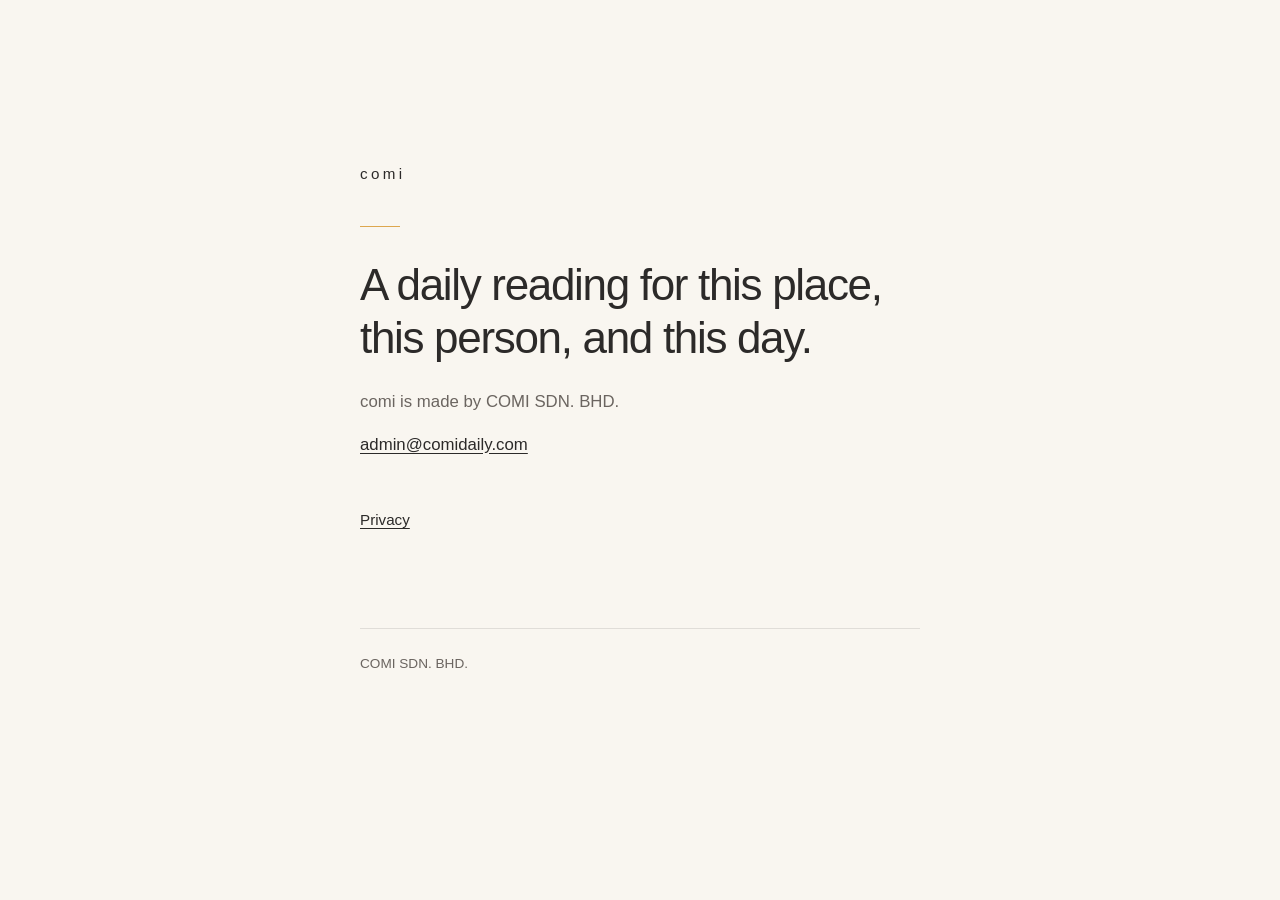
==== index.html @ 2dc888c1 "Publish the comi site for comidaily.com. Co-authored-by: Cursor <cursoragent@cursor.com>" ====
<!DOCTYPE html>
<html lang="en">
<head>
  <meta charset="utf-8">
  <meta name="viewport" content="width=device-width, initial-scale=1">
  <title>comi</title>
  <meta name="description" content="comi is a daily reading from COMI SDN. BHD.">
  <link rel="stylesheet" href="styles.css">
</head>
<body>
  <main class="wrap">
    <p class="mark">comi</p>
    <hr class="rule">
    <h1>A daily reading for this place, this person, and this day.</h1>
    <p class="lede">comi is made by COMI SDN. BHD.</p>
    <p class="contact"><a href="mailto:admin@comidaily.com">admin@comidaily.com</a></p>
    <nav>
      <a href="privacy.html">Privacy</a>
    </nav>
    <footer>
      <p>COMI SDN. BHD.</p>
    </footer>
  </main>
</body>
</html>
---- styles.css ----
:root {
  --bg: #f9f6f0;
  --ink: #2c2a29;
  --muted: #6b6560;
  --gold: #dda74f;
  --line: rgba(44, 42, 41, 0.12);
}

* {
  box-sizing: border-box;
}

html {
  background: var(--bg);
}

body {
  margin: 0;
  min-height: 100vh;
  background: var(--bg);
  color: var(--ink);
  font-family: "Avenir Next", "Segoe UI", Helvetica, Arial, sans-serif;
  font-weight: 400;
  line-height: 1.6;
  -webkit-font-smoothing: antialiased;
}

a {
  color: var(--ink);
  text-underline-offset: 0.2em;
}

a:hover {
  color: #8a6a2f;
}

.wrap {
  max-width: 38rem;
  margin: 0 auto;
  padding: 18vh 1.5rem 4rem;
}

.mark {
  margin: 0 0 2.5rem;
  font-size: 0.95rem;
  font-weight: 500;
  letter-spacing: 0.22em;
}

.rule {
  width: 2.5rem;
  height: 1px;
  margin: 0 0 2rem;
  background: var(--gold);
  border: 0;
}

h1 {
  margin: 0 0 1.5rem;
  font-size: clamp(2rem, 5vw, 2.75rem);
  font-weight: 400;
  letter-spacing: -0.03em;
  line-height: 1.2;
}

.lede,
.contact {
  margin: 0 0 1rem;
  color: var(--muted);
  font-size: 1.05rem;
}

nav {
  margin-top: 3rem;
}

nav a {
  font-size: 0.95rem;
}

footer {
  margin-top: 6rem;
  padding-top: 1.5rem;
  border-top: 1px solid var(--line);
  color: var(--muted);
  font-size: 0.85rem;
}

footer p {
  margin: 0;
}

.policy h1 {
  font-size: clamp(1.75rem, 4vw, 2.25rem);
}

.policy h2 {
  margin: 2.5rem 0 0.75rem;
  font-size: 0.75rem;
  font-weight: 600;
  letter-spacing: 0.16em;
  text-transform: uppercase;
}

.policy p,
.policy li {
  color: var(--muted);
  font-size: 1rem;
}

.policy ul {
  margin: 0;
  padding-left: 1.15rem;
}

.policy li + li {
  margin-top: 0.4rem;
}

.policy strong {
  color: var(--ink);
  font-weight: 500;
}

.dated {
  margin: -0.5rem 0 0;
  color: var(--muted);
  font-size: 0.9rem;
}
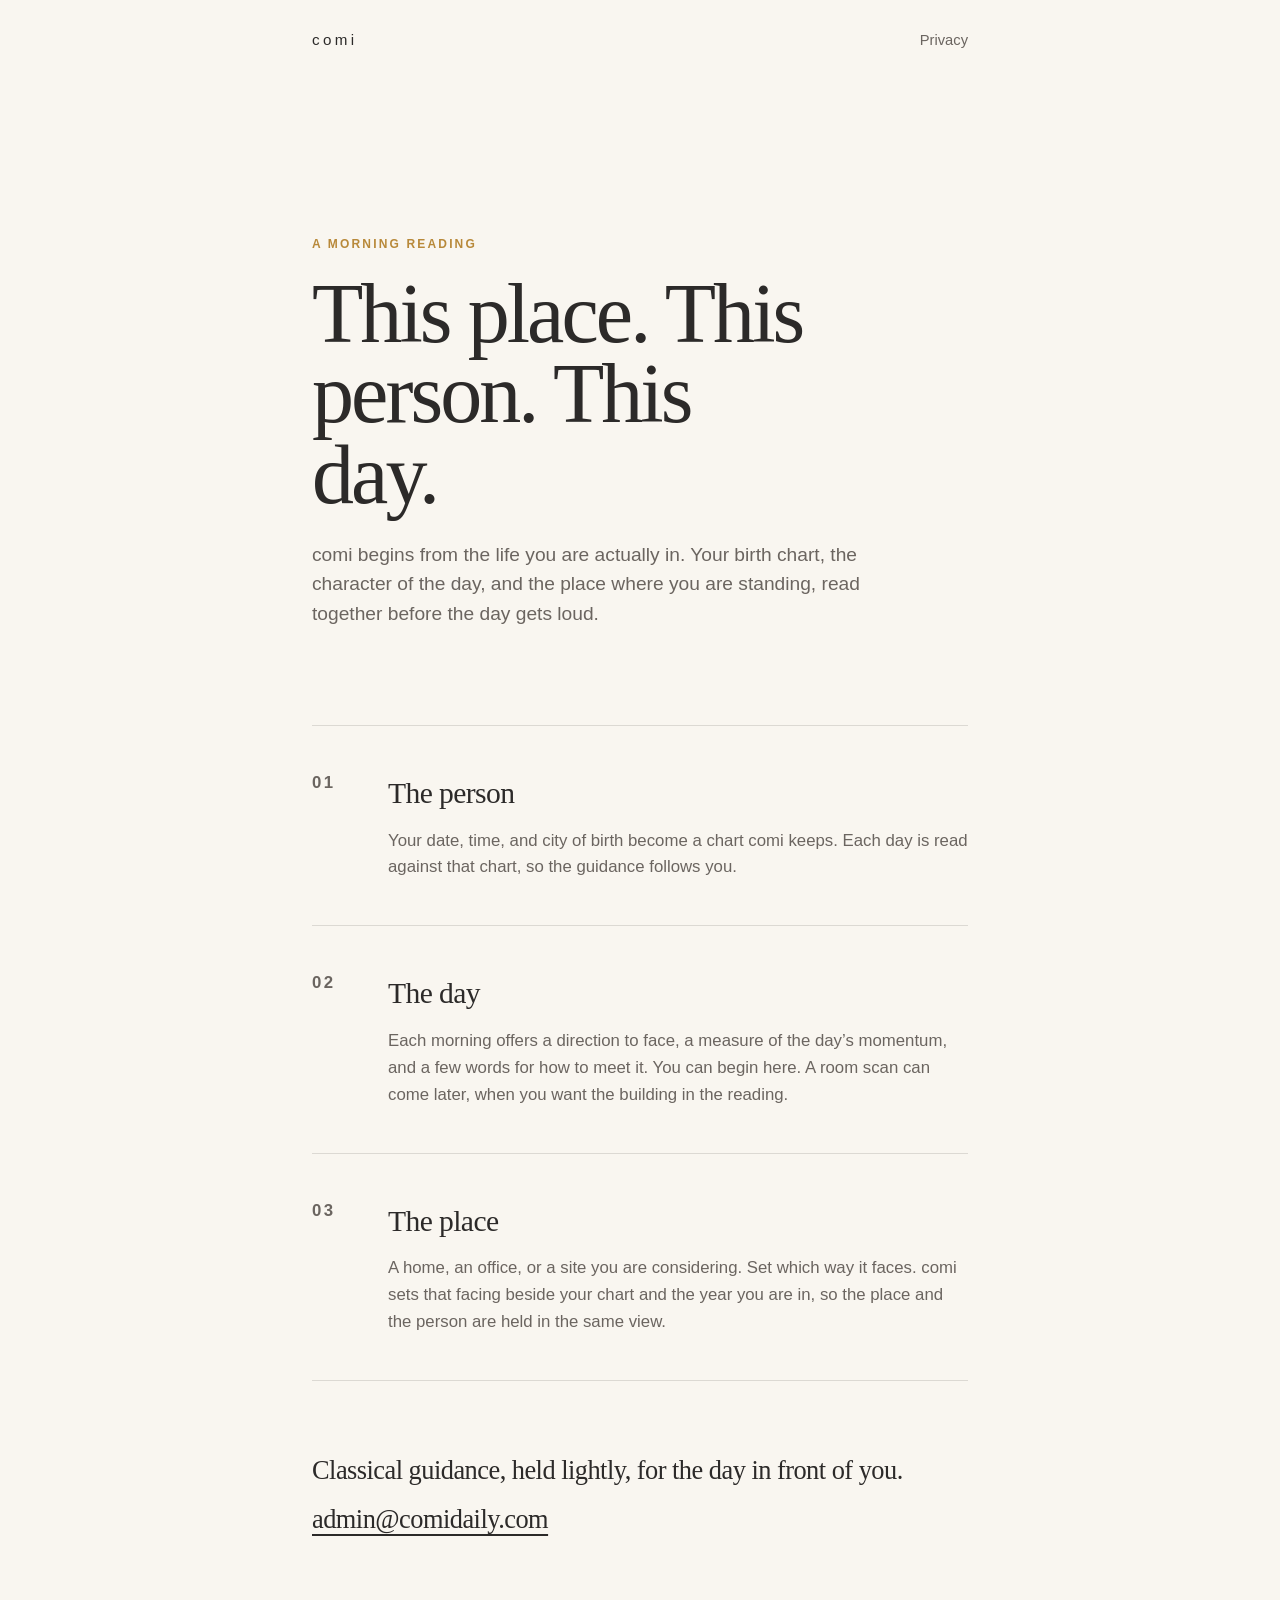
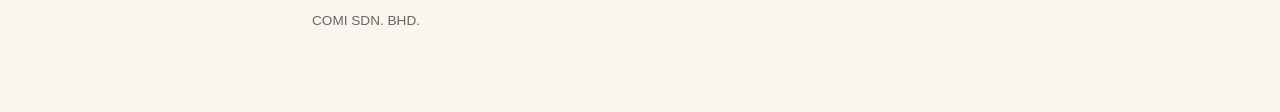
==== commit 733c961d: "Explain comi as a morning reading for place, person, and day. Co-authored-by: Cursor <cursoragent@cu" ====
--- a/index.html
+++ b/index.html
@@ -4,22 +4,56 @@
   <meta charset="utf-8">
   <meta name="viewport" content="width=device-width, initial-scale=1">
   <title>comi</title>
-  <meta name="description" content="comi is a daily reading from COMI SDN. BHD.">
+  <meta name="description" content="comi is a morning reading for this place, this person, and this day. Made by COMI SDN. BHD.">
   <link rel="stylesheet" href="styles.css">
 </head>
 <body>
-  <main class="wrap">
-    <p class="mark">comi</p>
-    <hr class="rule">
-    <h1>A daily reading for this place, this person, and this day.</h1>
-    <p class="lede">comi is made by COMI SDN. BHD.</p>
-    <p class="contact"><a href="mailto:admin@comidaily.com">admin@comidaily.com</a></p>
-    <nav>
-      <a href="privacy.html">Privacy</a>
-    </nav>
+  <div class="frame">
+    <header class="top">
+      <p class="mark">comi</p>
+      <a class="quiet" href="privacy.html">Privacy</a>
+    </header>
+
+    <main>
+      <section class="hero">
+        <p class="eyebrow">A morning reading</p>
+        <h1>This place. This person. This day.</h1>
+        <p class="lede">comi begins from the life you are actually in. Your birth chart, the character of the day, and the place where you are standing, read together before the day gets loud.</p>
+      </section>
+
+      <ol class="aims">
+        <li>
+          <p class="num">01</p>
+          <div>
+            <h2>The person</h2>
+            <p>Your date, time, and city of birth become a chart comi keeps. Each day is read against that chart, so the guidance follows you.</p>
+          </div>
+        </li>
+        <li>
+          <p class="num">02</p>
+          <div>
+            <h2>The day</h2>
+            <p>Each morning offers a direction to face, a measure of the day’s momentum, and a few words for how to meet it. You can begin here. A room scan can come later, when you want the building in the reading.</p>
+          </div>
+        </li>
+        <li>
+          <p class="num">03</p>
+          <div>
+            <h2>The place</h2>
+            <p>A home, an office, or a site you are considering. Set which way it faces. comi sets that facing beside your chart and the year you are in, so the place and the person are held in the same view.</p>
+          </div>
+        </li>
+      </ol>
+
+      <section class="close">
+        <p>Classical guidance, held lightly, for the day in front of you.</p>
+        <p><a class="mail" href="mailto:admin@comidaily.com">admin@comidaily.com</a></p>
+      </section>
+    </main>
+
     <footer>
       <p>COMI SDN. BHD.</p>
     </footer>
-  </main>
+  </div>
 </body>
 </html>
--- a/styles.css
+++ b/styles.css
@@ -2,8 +2,8 @@
   --bg: #f9f6f0;
   --ink: #2c2a29;
   --muted: #6b6560;
-  --gold: #dda74f;
-  --line: rgba(44, 42, 41, 0.12);
+  --gold: #b8893a;
+  --line: rgba(44, 42, 41, 0.14);
 }
 
 * {
@@ -26,62 +26,132 @@
 }
 
 a {
-  color: var(--ink);
-  text-underline-offset: 0.2em;
+  color: inherit;
+  text-underline-offset: 0.22em;
 }
 
 a:hover {
-  color: #8a6a2f;
-}
-
-.wrap {
-  max-width: 38rem;
+  color: #6d5424;
+}
+
+.frame {
+  max-width: 44rem;
   margin: 0 auto;
-  padding: 18vh 1.5rem 4rem;
+  padding: 1.75rem 1.5rem 5rem;
+}
+
+.top {
+  display: flex;
+  align-items: baseline;
+  justify-content: space-between;
+  padding-bottom: 1.25rem;
 }
 
 .mark {
-  margin: 0 0 2.5rem;
+  margin: 0;
   font-size: 0.95rem;
   font-weight: 500;
   letter-spacing: 0.22em;
-}
-
-.rule {
-  width: 2.5rem;
-  height: 1px;
-  margin: 0 0 2rem;
-  background: var(--gold);
-  border: 0;
+  text-decoration: none;
+}
+
+.top a.quiet {
+  color: var(--muted);
+  font-size: 0.92rem;
+  text-decoration: none;
+}
+
+.top a.quiet:hover {
+  color: var(--ink);
+}
+
+.hero {
+  padding: 18vh 0 6rem;
 }
 
 h1 {
-  margin: 0 0 1.5rem;
-  font-size: clamp(2rem, 5vw, 2.75rem);
+  margin: 1.25rem 0 1.5rem;
+  max-width: 12ch;
+  font-family: Palatino, "Iowan Old Style", "Palatino Linotype", Georgia, serif;
+  font-size: clamp(3.1rem, 8vw, 5.25rem);
   font-weight: 400;
-  letter-spacing: -0.03em;
-  line-height: 1.2;
-}
-
-.lede,
-.contact {
-  margin: 0 0 1rem;
+  letter-spacing: -0.035em;
+  line-height: 0.96;
+}
+
+.eyebrow {
+  margin: 0;
+  color: var(--gold);
+  font-size: 0.75rem;
+  font-weight: 600;
+  letter-spacing: 0.18em;
+  text-transform: uppercase;
+}
+
+.lede {
+  max-width: 36rem;
+  margin: 0;
+  color: var(--muted);
+  font-size: 1.2rem;
+  line-height: 1.55;
+}
+
+.aims {
+  margin: 0;
+  padding: 0;
+  list-style: none;
+  border-top: 1px solid var(--line);
+}
+
+.aims li {
+  display: grid;
+  grid-template-columns: 3.5rem 1fr;
+  gap: 0.5rem 1.25rem;
+  padding: 2.75rem 0;
+  border-bottom: 1px solid var(--line);
+}
+
+.num {
+  margin: 0.35rem 0 0;
+  color: var(--gold);
+  font-size: 0.8rem;
+  font-weight: 600;
+  letter-spacing: 0.14em;
+}
+
+.aims h2 {
+  margin: 0 0 0.65rem;
+  font-family: Palatino, "Iowan Old Style", "Palatino Linotype", Georgia, serif;
+  font-size: 1.85rem;
+  font-weight: 400;
+  letter-spacing: -0.02em;
+}
+
+.aims p {
+  margin: 0;
+  max-width: 38rem;
   color: var(--muted);
   font-size: 1.05rem;
 }
 
-nav {
-  margin-top: 3rem;
-}
-
-nav a {
-  font-size: 0.95rem;
+.close {
+  padding-top: 4.5rem;
+}
+
+.close p {
+  margin: 0 0 0.85rem;
+  font-family: Palatino, "Iowan Old Style", "Palatino Linotype", Georgia, serif;
+  font-size: 1.65rem;
+  line-height: 1.35;
+  letter-spacing: -0.02em;
+}
+
+.mail {
+  color: var(--ink);
 }
 
 footer {
-  margin-top: 6rem;
-  padding-top: 1.5rem;
-  border-top: 1px solid var(--line);
+  margin-top: 4.5rem;
   color: var(--muted);
   font-size: 0.85rem;
 }
@@ -90,12 +160,30 @@
   margin: 0;
 }
 
+@media (max-width: 640px) {
+  .hero {
+    padding: 12vh 0 4rem;
+  }
+
+  .aims li {
+    grid-template-columns: 1fr;
+    gap: 0.35rem;
+  }
+}
+
 .policy h1 {
-  font-size: clamp(1.75rem, 4vw, 2.25rem);
+  max-width: none;
+  font-size: clamp(2.4rem, 6vw, 3.4rem);
+}
+
+.policy .dated {
+  margin: -0.25rem 0 0;
+  color: var(--muted);
 }
 
 .policy h2 {
-  margin: 2.5rem 0 0.75rem;
+  margin: 2.6rem 0 0.75rem;
+  font-family: "Avenir Next", "Segoe UI", Helvetica, Arial, sans-serif;
   font-size: 0.75rem;
   font-weight: 600;
   letter-spacing: 0.16em;
@@ -105,7 +193,11 @@
 .policy p,
 .policy li {
   color: var(--muted);
-  font-size: 1rem;
+  font-size: 1.02rem;
+}
+
+.policy .wrap-copy {
+  max-width: 38rem;
 }
 
 .policy ul {
@@ -114,16 +206,10 @@
 }
 
 .policy li + li {
-  margin-top: 0.4rem;
+  margin-top: 0.45rem;
 }
 
 .policy strong {
   color: var(--ink);
   font-weight: 500;
 }
-
-.dated {
-  margin: -0.5rem 0 0;
-  color: var(--muted);
-  font-size: 0.9rem;
-}
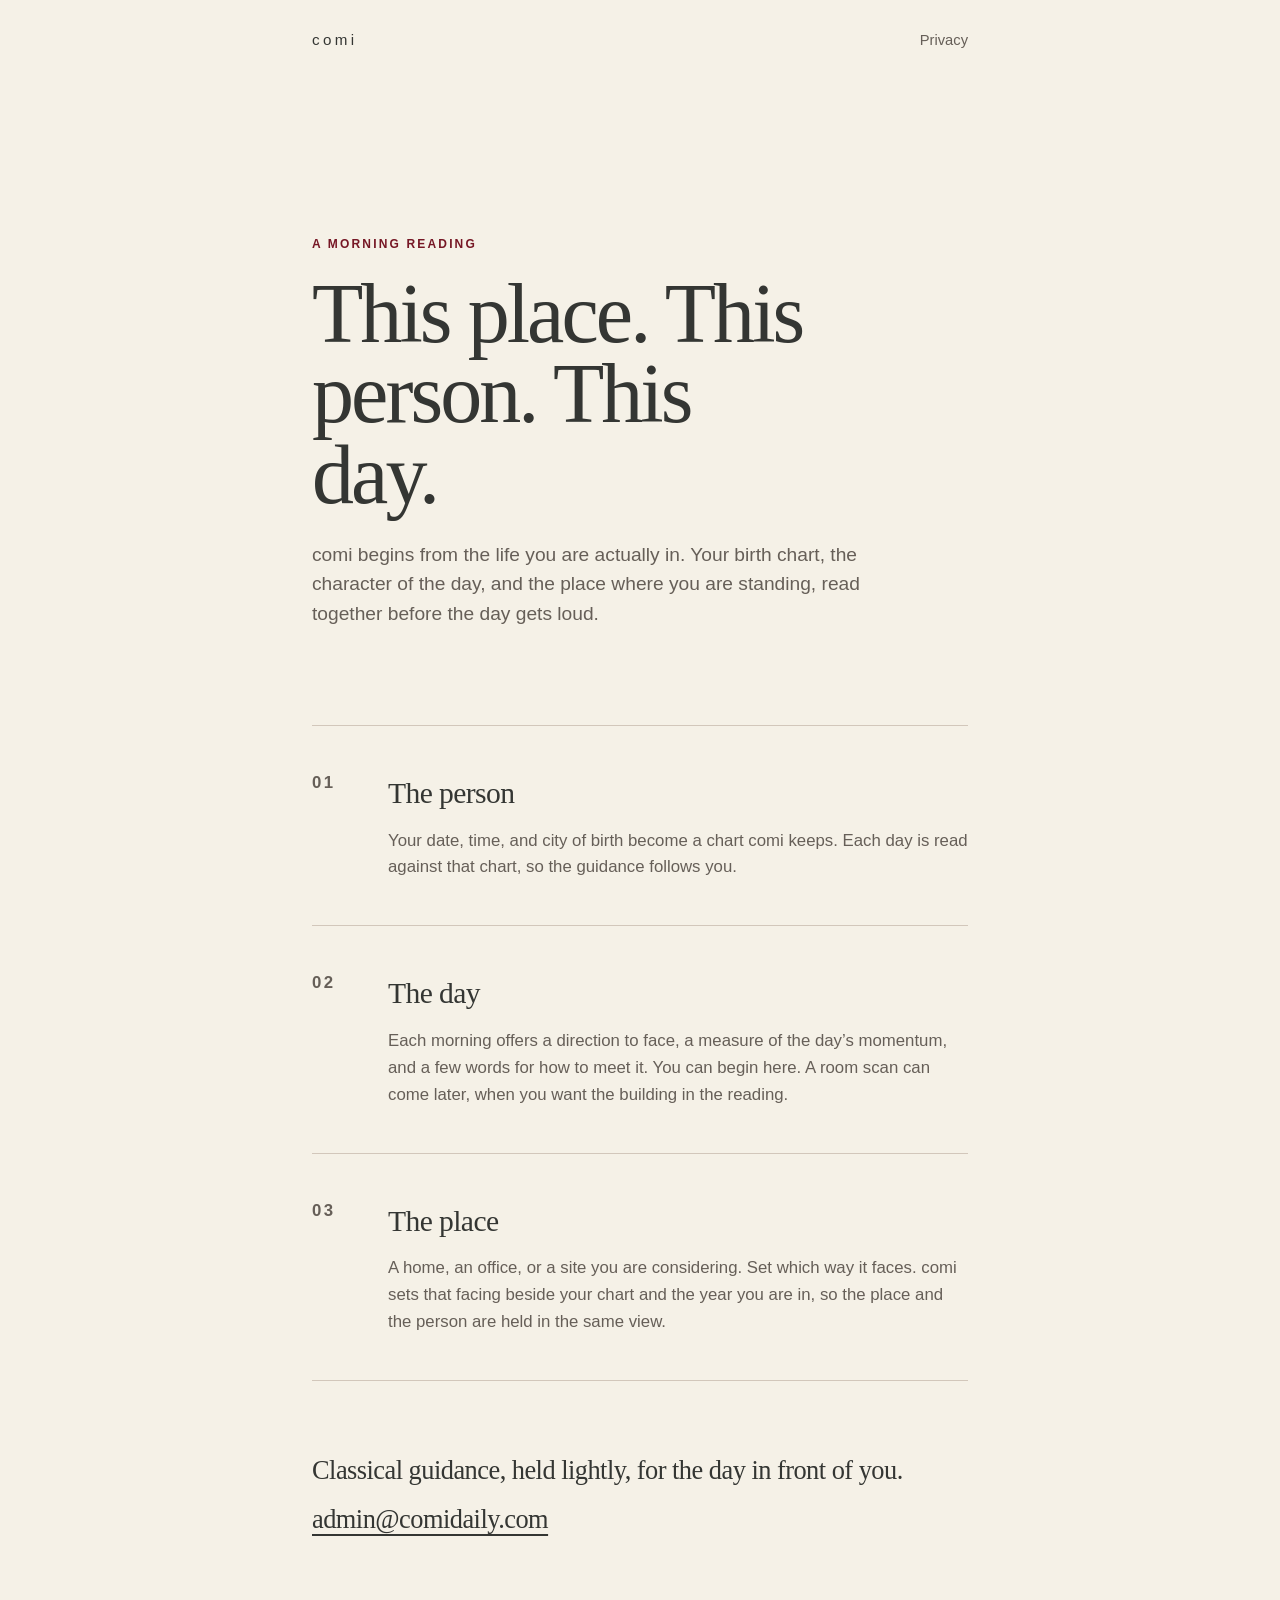
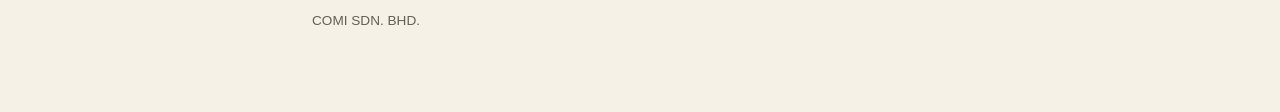
==== commit 2e30aa63: "Publish the branded comi site: share card, tab icons, sitemap, llms.txt Syncs comidaily/ from the co" ====
--- a/index.html
+++ b/index.html
@@ -3,9 +3,71 @@
 <head>
   <meta charset="utf-8">
   <meta name="viewport" content="width=device-width, initial-scale=1">
-  <title>comi</title>
-  <meta name="description" content="comi is a morning reading for this place, this person, and this day. Made by COMI SDN. BHD.">
+  <title>comi — A morning reading</title>
+  <meta name="description" content="comi is a morning reading for this place, this person, and this day. Your chart, the day, and the place where you are standing, read together. Made by COMI SDN. BHD.">
+  <link rel="canonical" href="https://comidaily.com/">
+  <meta name="robots" content="index, follow">
+  <meta name="author" content="COMI SDN. BHD.">
+  <meta name="theme-color" content="#F5F1E7">
+  <meta name="color-scheme" content="light">
+  <meta name="application-name" content="comi">
+  <link rel="icon" href="/favicon-32.png" type="image/png" sizes="32x32">
+  <link rel="icon" href="/favicon-16.png" type="image/png" sizes="16x16">
+  <link rel="apple-touch-icon" href="/apple-touch-icon.png">
+  <link rel="manifest" href="/site.webmanifest">
+  <meta property="og:site_name" content="comi">
+  <meta property="og:type" content="website">
+  <meta property="og:locale" content="en">
+  <meta property="og:url" content="https://comidaily.com/">
+  <meta property="og:title" content="This place. This person. This day.">
+  <meta property="og:description" content="A morning reading. Your chart, the character of the day, and the place where you are standing, read together before the day gets loud.">
+  <meta property="og:image" content="https://comidaily.com/og.jpg">
+  <meta property="og:image:width" content="1200">
+  <meta property="og:image:height" content="630">
+  <meta property="og:image:alt" content="comi. This place. This person. This day. A morning reading on warm paper, with the ingot on the i.">
+  <meta name="twitter:card" content="summary_large_image">
+  <meta name="twitter:title" content="This place. This person. This day.">
+  <meta name="twitter:description" content="A morning reading. Your chart, the character of the day, and the place where you are standing.">
+  <meta name="twitter:image" content="https://comidaily.com/og.jpg">
+  <meta name="twitter:image:alt" content="comi. This place. This person. This day.">
   <link rel="stylesheet" href="styles.css">
+  <script type="application/ld+json">
+  {
+    "@context": "https://schema.org",
+    "@graph": [
+      {
+        "@type": "Organization",
+        "@id": "https://comidaily.com/#organization",
+        "name": "COMI SDN. BHD.",
+        "url": "https://comidaily.com/",
+        "email": "admin@comidaily.com",
+        "logo": {
+          "@type": "ImageObject",
+          "url": "https://comidaily.com/apple-touch-icon.png"
+        }
+      },
+      {
+        "@type": "WebSite",
+        "@id": "https://comidaily.com/#website",
+        "url": "https://comidaily.com/",
+        "name": "comi",
+        "description": "A morning reading for this place, this person, and this day.",
+        "publisher": { "@id": "https://comidaily.com/#organization" },
+        "inLanguage": "en"
+      },
+      {
+        "@type": "SoftwareApplication",
+        "name": "comi",
+        "applicationCategory": "LifestyleApplication",
+        "operatingSystem": "iOS",
+        "url": "https://comidaily.com/",
+        "description": "A morning reading of your birth chart, the character of the day, and a place you are standing in. Classical guidance, held lightly.",
+        "publisher": { "@id": "https://comidaily.com/#organization" },
+        "image": "https://comidaily.com/og.jpg"
+      }
+    ]
+  }
+  </script>
 </head>
 <body>
   <div class="frame">
--- a/styles.css
+++ b/styles.css
@@ -1,9 +1,9 @@
 :root {
-  --bg: #f9f6f0;
-  --ink: #2c2a29;
-  --muted: #6b6560;
-  --gold: #b8893a;
-  --line: rgba(44, 42, 41, 0.14);
+  --bg: #f5f1e7;
+  --ink: #343633;
+  --muted: #665f58;
+  --wine: #761725;
+  --line: #d2c7bb;
 }
 
 * {
@@ -31,7 +31,7 @@
 }
 
 a:hover {
-  color: #6d5424;
+  color: var(--wine);
 }
 
 .frame {
@@ -81,7 +81,7 @@
 
 .eyebrow {
   margin: 0;
-  color: var(--gold);
+  color: var(--wine);
   font-size: 0.75rem;
   font-weight: 600;
   letter-spacing: 0.18em;
@@ -113,7 +113,7 @@
 
 .num {
   margin: 0.35rem 0 0;
-  color: var(--gold);
+  color: var(--wine);
   font-size: 0.8rem;
   font-weight: 600;
   letter-spacing: 0.14em;
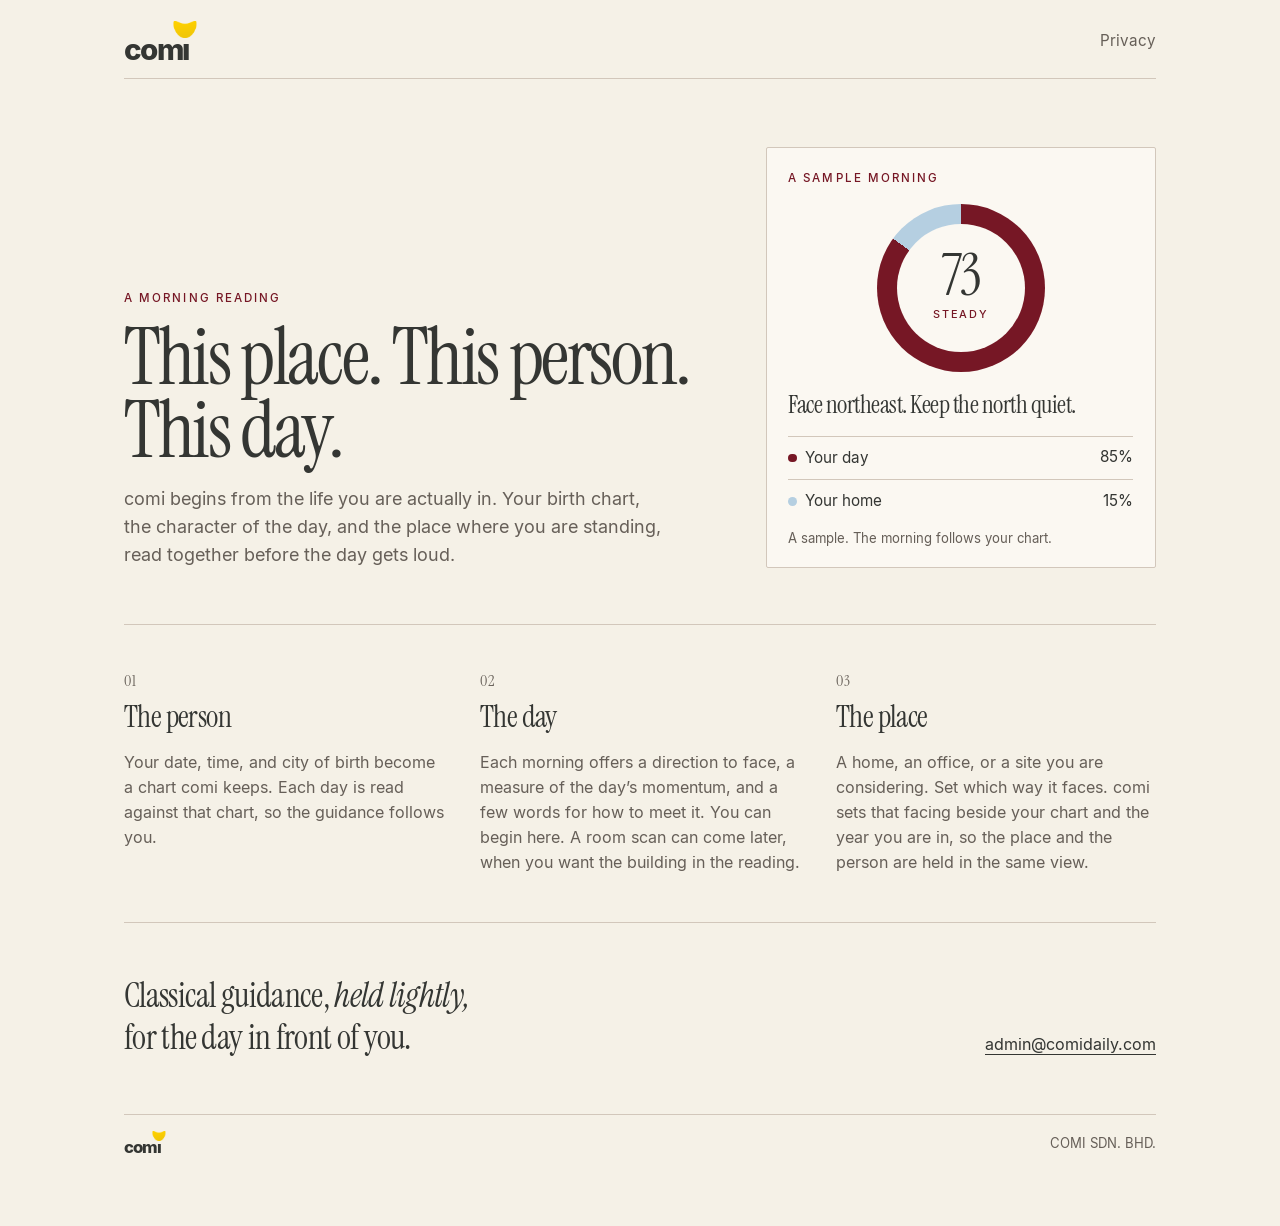
==== commit df9538b1: "Publish the landing with the ingot and a sample morning Syncs comidaily/ from comi PR #7 (cursor/com" ====
--- a/index.html
+++ b/index.html
@@ -30,6 +30,8 @@
   <meta name="twitter:description" content="A morning reading. Your chart, the character of the day, and the place where you are standing.">
   <meta name="twitter:image" content="https://comidaily.com/og.jpg">
   <meta name="twitter:image:alt" content="comi. This place. This person. This day.">
+  <link rel="preload" href="fonts/InstrumentSerif-Regular.woff2" as="font" type="font/woff2" crossorigin>
+  <link rel="preload" href="fonts/Inter-ExtraBold.woff2" as="font" type="font/woff2" crossorigin>
   <link rel="stylesheet" href="styles.css">
   <script type="application/ld+json">
   {
@@ -72,48 +74,60 @@
 <body>
   <div class="frame">
     <header class="top">
-      <p class="mark">comi</p>
+      <a class="wordmark" href="/" aria-label="comi">com<span class="stem">ı<img src="ingot.png" alt=""></span></a>
       <a class="quiet" href="privacy.html">Privacy</a>
     </header>
 
     <main>
       <section class="hero">
-        <p class="eyebrow">A morning reading</p>
-        <h1>This place. This person. This day.</h1>
-        <p class="lede">comi begins from the life you are actually in. Your birth chart, the character of the day, and the place where you are standing, read together before the day gets loud.</p>
+        <div>
+          <p class="eyebrow">A morning reading</p>
+          <h1>This place. This person. This day.</h1>
+          <p class="lede">comi begins from the life you are actually in. Your birth chart, the character of the day, and the place where you are standing, read together before the day gets loud.</p>
+        </div>
+        <aside class="specimen">
+          <p class="specimen-label">A sample morning</p>
+          <div class="ring" role="img" aria-label="Sample reading. 73, Steady. Eighty-five percent the day, fifteen percent the home.">
+            <div class="ring-hole">
+              <span class="score">73</span>
+              <span class="posture">Steady</span>
+            </div>
+          </div>
+          <p class="takeaway">Face northeast. Keep the north quiet.</p>
+          <ul class="shares">
+            <li><span><i class="pip wine" aria-hidden="true"></i>Your day</span><span>85%</span></li>
+            <li><span><i class="pip sky" aria-hidden="true"></i>Your home</span><span>15%</span></li>
+          </ul>
+          <p class="specimen-note">A sample. The morning follows your chart.</p>
+        </aside>
       </section>
 
-      <ol class="aims">
-        <li>
+      <section class="aims">
+        <article>
           <p class="num">01</p>
-          <div>
-            <h2>The person</h2>
-            <p>Your date, time, and city of birth become a chart comi keeps. Each day is read against that chart, so the guidance follows you.</p>
-          </div>
-        </li>
-        <li>
+          <h2>The person</h2>
+          <p>Your date, time, and city of birth become a chart comi keeps. Each day is read against that chart, so the guidance follows you.</p>
+        </article>
+        <article>
           <p class="num">02</p>
-          <div>
-            <h2>The day</h2>
-            <p>Each morning offers a direction to face, a measure of the day’s momentum, and a few words for how to meet it. You can begin here. A room scan can come later, when you want the building in the reading.</p>
-          </div>
-        </li>
-        <li>
+          <h2>The day</h2>
+          <p>Each morning offers a direction to face, a measure of the day’s momentum, and a few words for how to meet it. You can begin here. A room scan can come later, when you want the building in the reading.</p>
+        </article>
+        <article>
           <p class="num">03</p>
-          <div>
-            <h2>The place</h2>
-            <p>A home, an office, or a site you are considering. Set which way it faces. comi sets that facing beside your chart and the year you are in, so the place and the person are held in the same view.</p>
-          </div>
-        </li>
-      </ol>
+          <h2>The place</h2>
+          <p>A home, an office, or a site you are considering. Set which way it faces. comi sets that facing beside your chart and the year you are in, so the place and the person are held in the same view.</p>
+        </article>
+      </section>
 
       <section class="close">
-        <p>Classical guidance, held lightly, for the day in front of you.</p>
-        <p><a class="mail" href="mailto:admin@comidaily.com">admin@comidaily.com</a></p>
+        <p>Classical guidance, <em>held lightly,</em> for the day in front of you.</p>
+        <a class="mail" href="mailto:admin@comidaily.com">admin@comidaily.com</a>
       </section>
     </main>
 
     <footer>
+      <a class="wordmark" href="/" aria-label="comi">com<span class="stem">ı<img src="ingot.png" alt=""></span></a>
       <p>COMI SDN. BHD.</p>
     </footer>
   </div>
--- a/styles.css
+++ b/styles.css
@@ -1,9 +1,55 @@
+@font-face {
+  font-family: "Inter";
+  src: url("fonts/Inter-Regular.woff2") format("woff2");
+  font-weight: 400;
+  font-style: normal;
+  font-display: swap;
+}
+
+@font-face {
+  font-family: "Inter";
+  src: url("fonts/Inter-Medium.woff2") format("woff2");
+  font-weight: 500;
+  font-style: normal;
+  font-display: swap;
+}
+
+@font-face {
+  font-family: "Inter";
+  src: url("fonts/Inter-ExtraBold.woff2") format("woff2");
+  font-weight: 800;
+  font-style: normal;
+  font-display: swap;
+}
+
+@font-face {
+  font-family: "Instrument Serif";
+  src: url("fonts/InstrumentSerif-Regular.woff2") format("woff2");
+  font-weight: 400;
+  font-style: normal;
+  font-display: swap;
+}
+
+@font-face {
+  font-family: "Instrument Serif";
+  src: url("fonts/InstrumentSerif-Italic.woff2") format("woff2");
+  font-weight: 400;
+  font-style: italic;
+  font-display: swap;
+}
+
 :root {
   --bg: #f5f1e7;
+  --surface: #fbf8f2;
   --ink: #343633;
   --muted: #665f58;
   --wine: #761725;
+  --sky: #b5cfe1;
+  --ingot: #fa9208;
+  --sand: #e7d9ce;
   --line: #d2c7bb;
+  --serif: "Instrument Serif", Palatino, "Iowan Old Style", Georgia, serif;
+  --sans: "Inter", "Avenir Next", "Segoe UI", Helvetica, Arial, sans-serif;
 }
 
 * {
@@ -19,7 +65,7 @@
   min-height: 100vh;
   background: var(--bg);
   color: var(--ink);
-  font-family: "Avenir Next", "Segoe UI", Helvetica, Arial, sans-serif;
+  font-family: var(--sans);
   font-weight: 400;
   line-height: 1.6;
   -webkit-font-smoothing: antialiased;
@@ -34,158 +80,332 @@
   color: var(--wine);
 }
 
+a:focus-visible,
+.wordmark:focus-visible {
+  outline: 2px solid var(--wine);
+  outline-offset: 4px;
+}
+
 .frame {
-  max-width: 44rem;
+  max-width: 68rem;
   margin: 0 auto;
-  padding: 1.75rem 1.5rem 5rem;
+  padding: 1.35rem 1.75rem 4.5rem;
 }
 
 .top {
+  display: flex;
+  align-items: center;
+  justify-content: space-between;
+  padding-bottom: 1rem;
+  border-bottom: 1px solid var(--line);
+}
+
+.wordmark {
+  display: inline-flex;
+  align-items: flex-end;
+  padding-top: 0.55em;
+  color: var(--ink);
+  font-family: var(--sans);
+  font-size: 1.85rem;
+  font-weight: 800;
+  letter-spacing: -0.055em;
+  line-height: 0.8;
+  text-decoration: none;
+}
+
+.wordmark:hover {
+  color: var(--ink);
+}
+
+.stem {
+  position: relative;
+  display: inline-block;
+}
+
+.stem img {
+  position: absolute;
+  left: 46%;
+  bottom: 0.78em;
+  width: 0.78em;
+  height: auto;
+  transform: translateX(-50%);
+  pointer-events: none;
+}
+
+.top a.quiet {
+  color: var(--muted);
+  font-size: 0.95rem;
+  text-decoration: none;
+}
+
+.top a.quiet:hover {
+  color: var(--wine);
+}
+
+.hero {
+  display: grid;
+  grid-template-columns: minmax(0, 1.2fr) minmax(16rem, 0.8fr);
+  gap: 3.5rem;
+  align-items: end;
+  padding: 4.25rem 0 3.5rem;
+}
+
+.eyebrow,
+.specimen-label {
+  margin: 0;
+  color: var(--wine);
+  font-size: 0.72rem;
+  font-weight: 500;
+  letter-spacing: 0.18em;
+  text-transform: uppercase;
+}
+
+h1 {
+  margin: 0.85rem 0 1.15rem;
+  font-family: var(--serif);
+  font-size: clamp(3.3rem, 6.2vw, 5.5rem);
+  font-weight: 400;
+  letter-spacing: -0.03em;
+  line-height: 0.92;
+}
+
+.lede {
+  max-width: 34rem;
+  margin: 0;
+  color: var(--muted);
+  font-size: 1.12rem;
+  line-height: 1.55;
+}
+
+.specimen {
+  background: var(--surface);
+  border: 1px solid var(--line);
+  border-radius: 2px;
+  padding: 1.35rem 1.35rem 1.15rem;
+}
+
+.ring {
+  width: 168px;
+  height: 168px;
+  margin: 1rem auto 1.15rem;
+  border-radius: 50%;
+  background: conic-gradient(from 0deg, var(--wine) 0 85%, var(--sky) 85% 100%);
+  display: grid;
+  place-items: center;
+}
+
+.ring-hole {
+  width: 128px;
+  height: 128px;
+  border-radius: 50%;
+  background: var(--surface);
+  display: flex;
+  flex-direction: column;
+  align-items: center;
+  justify-content: center;
+}
+
+.score {
+  font-family: var(--serif);
+  font-size: 3.6rem;
+  line-height: 0.85;
+  letter-spacing: -0.03em;
+}
+
+.posture {
+  margin-top: 0.28rem;
+  color: var(--wine);
+  font-size: 0.68rem;
+  font-weight: 500;
+  letter-spacing: 0.16em;
+  text-transform: uppercase;
+}
+
+.takeaway {
+  margin: 0;
+  font-family: var(--serif);
+  font-size: 1.55rem;
+  line-height: 1.2;
+  letter-spacing: -0.02em;
+}
+
+.shares {
+  margin: 1rem 0 0.35rem;
+  padding: 0;
+  list-style: none;
+}
+
+.shares li {
   display: flex;
   align-items: baseline;
   justify-content: space-between;
-  padding-bottom: 1.25rem;
-}
-
-.mark {
-  margin: 0;
+  gap: 1rem;
+  padding: 0.55rem 0;
+  border-top: 1px solid var(--line);
   font-size: 0.95rem;
-  font-weight: 500;
-  letter-spacing: 0.22em;
-  text-decoration: none;
-}
-
-.top a.quiet {
-  color: var(--muted);
-  font-size: 0.92rem;
-  text-decoration: none;
-}
-
-.top a.quiet:hover {
-  color: var(--ink);
-}
-
-.hero {
-  padding: 18vh 0 6rem;
-}
-
-h1 {
-  margin: 1.25rem 0 1.5rem;
-  max-width: 12ch;
-  font-family: Palatino, "Iowan Old Style", "Palatino Linotype", Georgia, serif;
-  font-size: clamp(3.1rem, 8vw, 5.25rem);
-  font-weight: 400;
-  letter-spacing: -0.035em;
-  line-height: 0.96;
-}
-
-.eyebrow {
-  margin: 0;
+}
+
+.shares li span:first-child {
+  display: inline-flex;
+  align-items: center;
+  gap: 0.5rem;
+}
+
+.shares li span:last-child {
+  font-variant-numeric: tabular-nums;
+}
+
+.pip {
+  width: 0.55rem;
+  height: 0.55rem;
+  border-radius: 50%;
+  display: inline-block;
+}
+
+.pip.wine { background: var(--wine); }
+.pip.sky { background: var(--sky); }
+
+.specimen-note {
+  margin: 0.35rem 0 0;
+  color: var(--muted);
+  font-size: 0.82rem;
+}
+
+.aims {
+  display: grid;
+  grid-template-columns: repeat(3, minmax(0, 1fr));
+  gap: 2.25rem;
+  margin: 0;
+  padding: 2.75rem 0 3rem;
+  border-top: 1px solid var(--line);
+  border-bottom: 1px solid var(--line);
+}
+
+.num {
+  margin: 0 0 0.85rem;
   color: var(--wine);
-  font-size: 0.75rem;
-  font-weight: 600;
-  letter-spacing: 0.18em;
-  text-transform: uppercase;
-}
-
-.lede {
-  max-width: 36rem;
-  margin: 0;
-  color: var(--muted);
-  font-size: 1.2rem;
+  font-family: var(--serif);
+  font-size: 1.35rem;
+  letter-spacing: 0.04em;
+}
+
+.aims h2 {
+  margin: 0 0 0.55rem;
+  font-family: var(--serif);
+  font-size: 1.85rem;
+  font-weight: 400;
+  letter-spacing: -0.02em;
+}
+
+.aims p {
+  margin: 0;
+  color: var(--muted);
+  font-size: 1rem;
   line-height: 1.55;
 }
 
-.aims {
-  margin: 0;
-  padding: 0;
-  list-style: none;
-  border-top: 1px solid var(--line);
-}
-
-.aims li {
-  display: grid;
-  grid-template-columns: 3.5rem 1fr;
-  gap: 0.5rem 1.25rem;
-  padding: 2.75rem 0;
-  border-bottom: 1px solid var(--line);
-}
-
-.num {
-  margin: 0.35rem 0 0;
-  color: var(--wine);
-  font-size: 0.8rem;
-  font-weight: 600;
-  letter-spacing: 0.14em;
-}
-
-.aims h2 {
-  margin: 0 0 0.65rem;
-  font-family: Palatino, "Iowan Old Style", "Palatino Linotype", Georgia, serif;
-  font-size: 1.85rem;
-  font-weight: 400;
+.close {
+  display: flex;
+  align-items: flex-end;
+  justify-content: space-between;
+  gap: 2rem;
+  padding-top: 3.25rem;
+}
+
+.close p {
+  max-width: 22rem;
+  margin: 0;
+  font-family: var(--serif);
+  font-size: clamp(1.7rem, 3vw, 2.15rem);
+  line-height: 1.2;
   letter-spacing: -0.02em;
 }
 
-.aims p {
-  margin: 0;
-  max-width: 38rem;
-  color: var(--muted);
-  font-size: 1.05rem;
-}
-
-.close {
-  padding-top: 4.5rem;
-}
-
-.close p {
-  margin: 0 0 0.85rem;
-  font-family: Palatino, "Iowan Old Style", "Palatino Linotype", Georgia, serif;
-  font-size: 1.65rem;
-  line-height: 1.35;
-  letter-spacing: -0.02em;
+.close em {
+  font-style: italic;
 }
 
 .mail {
   color: var(--ink);
+  font-size: 1rem;
+  white-space: nowrap;
 }
 
 footer {
-  margin-top: 4.5rem;
-  color: var(--muted);
-  font-size: 0.85rem;
+  display: flex;
+  align-items: center;
+  justify-content: space-between;
+  gap: 1rem;
+  margin-top: 3.5rem;
+  padding-top: 1.1rem;
+  border-top: 1px solid var(--line);
+  color: var(--muted);
+  font-size: 0.82rem;
 }
 
 footer p {
   margin: 0;
 }
 
-@media (max-width: 640px) {
+footer .wordmark {
+  font-size: 1.05rem;
+  padding-top: 0.5em;
+}
+
+@media (max-width: 860px) {
+  .frame {
+    padding: 1.15rem 1.25rem 3.5rem;
+  }
+
   .hero {
-    padding: 12vh 0 4rem;
-  }
-
-  .aims li {
     grid-template-columns: 1fr;
-    gap: 0.35rem;
+    gap: 2.25rem;
+    padding: 2.5rem 0 2.25rem;
+  }
+
+  .aims {
+    grid-template-columns: 1fr;
+    gap: 0;
+  }
+
+  .aims article {
+    padding: 1.6rem 0;
+    border-bottom: 1px solid var(--line);
+  }
+
+  .aims article:last-child {
+    border-bottom: 0;
+    padding-bottom: 0;
+  }
+
+  .aims {
+    border-bottom: 1px solid var(--line);
+    padding-bottom: 1.6rem;
+  }
+
+  .close {
+    flex-direction: column;
+    align-items: flex-start;
+    gap: 1.25rem;
   }
 }
 
 .policy h1 {
-  max-width: none;
-  font-size: clamp(2.4rem, 6vw, 3.4rem);
+  max-width: 16ch;
+  margin-top: 2.5rem;
+  font-size: clamp(2.6rem, 6vw, 3.6rem);
 }
 
 .policy .dated {
-  margin: -0.25rem 0 0;
+  margin: 0.4rem 0 0;
   color: var(--muted);
 }
 
 .policy h2 {
   margin: 2.6rem 0 0.75rem;
-  font-family: "Avenir Next", "Segoe UI", Helvetica, Arial, sans-serif;
-  font-size: 0.75rem;
-  font-weight: 600;
+  font-family: var(--sans);
+  font-size: 0.72rem;
+  font-weight: 500;
   letter-spacing: 0.16em;
   text-transform: uppercase;
 }
@@ -197,7 +417,7 @@
 }
 
 .policy .wrap-copy {
-  max-width: 38rem;
+  max-width: 40rem;
 }
 
 .policy ul {
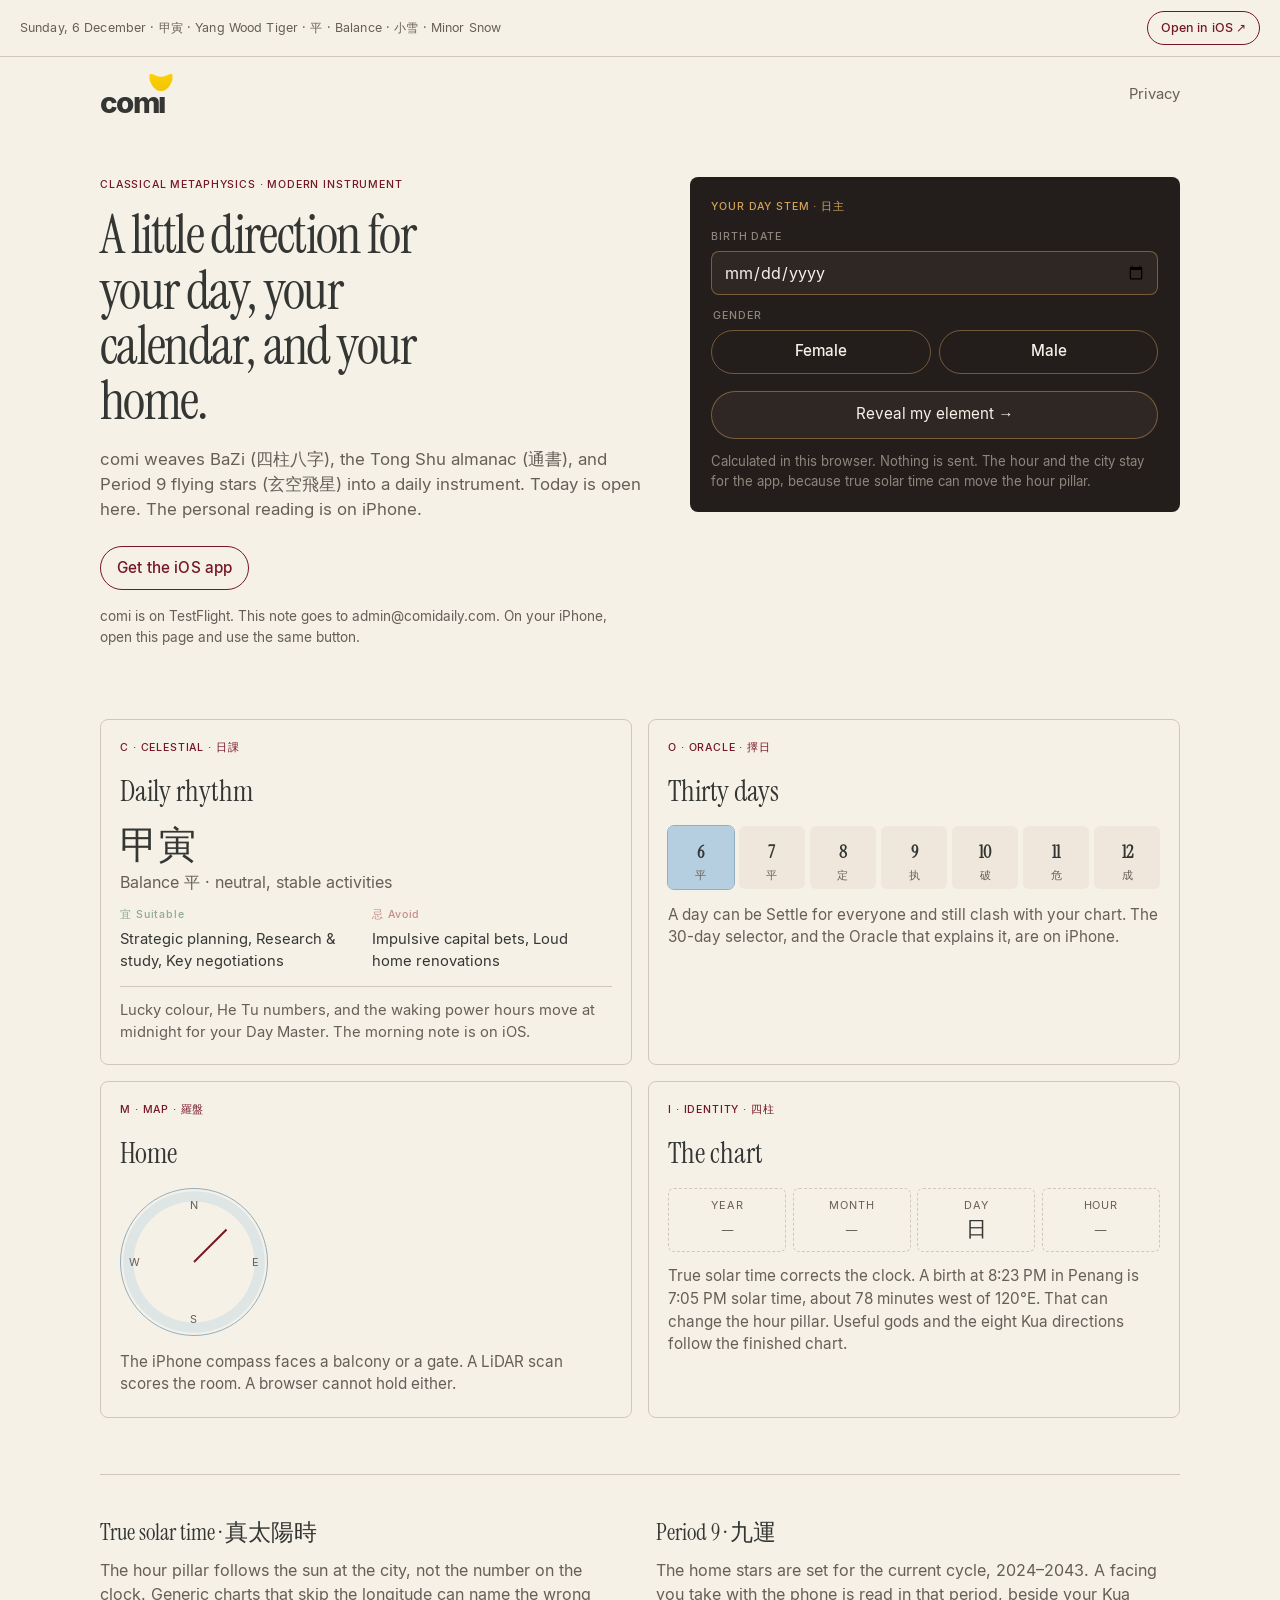
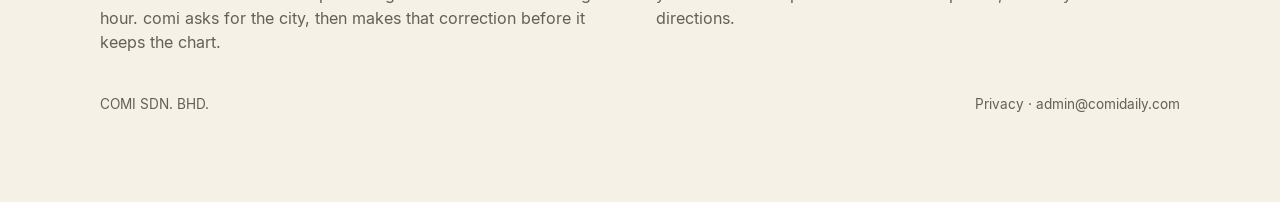
==== commit d56a04cf: "Publish today's Tong Shu on comidaily.com. The public page shows the day pillar, officer, and solar " ====
--- a/index.html
+++ b/index.html
@@ -3,36 +3,47 @@
 <head>
   <meta charset="utf-8">
   <meta name="viewport" content="width=device-width, initial-scale=1">
-  <title>comi — A morning reading</title>
-  <meta name="description" content="comi is a morning reading for this place, this person, and this day. Your chart, the day, and the place where you are standing, read together. Made by COMI SDN. BHD.">
+  <title>comi — Today’s Tong Shu</title>
+  <meta name="description" content="Today’s Tong Shu for Malaysia and Singapore, from midnight GMT+8. The day pillar, officer, and solar term are open. A birth date shows your Day Master and Kua in the browser.">
   <link rel="canonical" href="https://comidaily.com/">
-  <meta name="robots" content="index, follow">
+  <link rel="alternate" type="text/plain" href="/llms.txt" title="LLM-readable summary">
+  <link rel="sitemap" type="application/xml" title="Sitemap" href="/sitemap.xml">
+  <meta name="robots" content="index, follow, max-image-preview:large, max-snippet:-1">
+  <meta name="googlebot" content="index, follow, max-image-preview:large, max-snippet:-1">
   <meta name="author" content="COMI SDN. BHD.">
   <meta name="theme-color" content="#F5F1E7">
   <meta name="color-scheme" content="light">
   <meta name="application-name" content="comi">
+  <meta name="apple-mobile-web-app-title" content="comi">
+  <meta name="apple-mobile-web-app-capable" content="yes">
+  <meta name="apple-mobile-web-app-status-bar-style" content="default">
+  <link rel="icon" href="/favicon.ico" sizes="32x32">
   <link rel="icon" href="/favicon-32.png" type="image/png" sizes="32x32">
   <link rel="icon" href="/favicon-16.png" type="image/png" sizes="16x16">
   <link rel="apple-touch-icon" href="/apple-touch-icon.png">
   <link rel="manifest" href="/site.webmanifest">
   <meta property="og:site_name" content="comi">
   <meta property="og:type" content="website">
-  <meta property="og:locale" content="en">
+  <meta property="og:locale" content="en_MY">
+  <meta property="og:locale:alternate" content="en_SG">
   <meta property="og:url" content="https://comidaily.com/">
-  <meta property="og:title" content="This place. This person. This day.">
-  <meta property="og:description" content="A morning reading. Your chart, the character of the day, and the place where you are standing, read together before the day gets loud.">
+  <meta property="og:title" content="A little direction for your day, your calendar, and your home.">
+  <meta property="og:description" content="Today’s Tong Shu is open. A birth date and gender reveal your Day Master and Kua in the browser. The score, the planner, and the compass stay in the comi iOS app.">
   <meta property="og:image" content="https://comidaily.com/og.jpg">
+  <meta property="og:image:type" content="image/jpeg">
   <meta property="og:image:width" content="1200">
   <meta property="og:image:height" content="630">
-  <meta property="og:image:alt" content="comi. This place. This person. This day. A morning reading on warm paper, with the ingot on the i.">
+  <meta property="og:image:alt" content="comi, with a gold ingot on the i. This place. This person. This day. A morning reading on warm paper.">
   <meta name="twitter:card" content="summary_large_image">
-  <meta name="twitter:title" content="This place. This person. This day.">
-  <meta name="twitter:description" content="A morning reading. Your chart, the character of the day, and the place where you are standing.">
+  <meta name="twitter:title" content="A little direction for your day, your calendar, and your home.">
+  <meta name="twitter:description" content="Today’s Tong Shu is open. A birth date and gender reveal your Day Master and Kua in the browser. The score, the planner, and the compass stay in the iOS app.">
   <meta name="twitter:image" content="https://comidaily.com/og.jpg">
-  <meta name="twitter:image:alt" content="comi. This place. This person. This day.">
+  <meta name="twitter:image:alt" content="comi, with a gold ingot on the i. This place. This person. This day.">
   <link rel="preload" href="fonts/InstrumentSerif-Regular.woff2" as="font" type="font/woff2" crossorigin>
   <link rel="preload" href="fonts/Inter-ExtraBold.woff2" as="font" type="font/woff2" crossorigin>
+  <link rel="preload" href="ingot.png" as="image">
   <link rel="stylesheet" href="styles.css">
+  <link rel="stylesheet" href="home.css">
   <script type="application/ld+json">
   {
     "@context": "https://schema.org",
@@ -45,7 +56,9 @@
         "email": "admin@comidaily.com",
         "logo": {
           "@type": "ImageObject",
-          "url": "https://comidaily.com/apple-touch-icon.png"
+          "url": "https://comidaily.com/apple-touch-icon.png",
+          "width": 180,
+          "height": 180
         }
       },
       {
@@ -53,83 +66,253 @@
         "@id": "https://comidaily.com/#website",
         "url": "https://comidaily.com/",
         "name": "comi",
-        "description": "A morning reading for this place, this person, and this day.",
+        "description": "Today’s Tong Shu for Malaysia and Singapore, and a Day Master and Kua number from a birth date.",
         "publisher": { "@id": "https://comidaily.com/#organization" },
         "inLanguage": "en"
       },
       {
+        "@type": "WebPage",
+        "@id": "https://comidaily.com/#webpage",
+        "url": "https://comidaily.com/",
+        "name": "comi — Today’s Tong Shu",
+        "description": "The day pillar, the officer, and the solar term for Malaysia and Singapore. A birth date and gender reveal the Day Master and Kua number in the browser.",
+        "isPartOf": { "@id": "https://comidaily.com/#website" },
+        "about": { "@id": "https://comidaily.com/#app" },
+        "publisher": { "@id": "https://comidaily.com/#organization" },
+        "inLanguage": "en",
+        "primaryImageOfPage": {
+          "@type": "ImageObject",
+          "url": "https://comidaily.com/og.jpg",
+          "width": 1200,
+          "height": 630
+        },
+        "dateModified": "2026-10-20"
+      },
+      {
         "@type": "SoftwareApplication",
+        "@id": "https://comidaily.com/#app",
         "name": "comi",
         "applicationCategory": "LifestyleApplication",
         "operatingSystem": "iOS",
         "url": "https://comidaily.com/",
-        "description": "A morning reading of your birth chart, the character of the day, and a place you are standing in. Classical guidance, held lightly.",
+        "description": "A daily instrument for BaZi, the Tong Shu, and Period 9 flying stars. The public page shows today’s pillar, officer, and solar term. The personal score, the 30-day planner, the compass, and a LiDAR scan are in the iOS app.",
         "publisher": { "@id": "https://comidaily.com/#organization" },
-        "image": "https://comidaily.com/og.jpg"
+        "image": "https://comidaily.com/og.jpg",
+        "countriesSupported": ["MY", "SG"],
+        "featureList": [
+          "Today’s Tong Shu pillar, officer, and solar term for Malaysia and Singapore",
+          "Day Master and Kua number from a birth date and gender, calculated in the browser",
+          "iOS app for the personal score, lucky colour, 30-day planner, compass, and LiDAR scan"
+        ]
       }
     ]
   }
   </script>
 </head>
-<body>
-  <div class="frame">
-    <header class="top">
-      <a class="wordmark" href="/" aria-label="comi">com<span class="stem">ı<img src="ingot.png" alt=""></span></a>
-      <a class="quiet" href="privacy.html">Privacy</a>
-    </header>
-
-    <main>
-      <section class="hero">
-        <div>
-          <p class="eyebrow">A morning reading</p>
-          <h1>This place. This person. This day.</h1>
-          <p class="lede">comi begins from the life you are actually in. Your birth chart, the character of the day, and the place where you are standing, read together before the day gets loud.</p>
+<body class="home">
+  <div class="ticker">
+    <p id="ticker-line">Reading today’s almanac…</p>
+    <a data-app href="#get">Open in iOS ↗</a>
+  </div>
+
+  <header class="topbar">
+    <a class="wordmark" href="/" aria-label="comi">com<span class="stem">ı<img src="ingot.png" width="278" height="207" alt=""></span></a>
+    <a class="quiet" href="privacy.html">Privacy</a>
+  </header>
+
+  <main class="wrap">
+    <section class="split">
+      <div>
+        <p class="eyebrow">Classical metaphysics · modern instrument</p>
+        <h1>A little direction for your day, your calendar, and your home.</h1>
+        <p class="sub">comi weaves BaZi (四柱八字), the Tong Shu almanac (通書), and Period 9 flying stars (玄空飛星) into a daily instrument. Today is open here. The personal reading is on iPhone.</p>
+        <p><a class="wine-btn" data-app href="#get">Get the iOS app</a></p>
+        <p class="invite">comi is on TestFlight. This note goes to admin@comidaily.com. On your iPhone, open this page and use the same button.</p>
+      </div>
+
+      <section class="card" aria-labelledby="taste-title">
+        <p class="eyebrow" id="taste-title">Your day stem · 日主</p>
+        <form id="chart-form">
+          <label>
+            <span>Birth date</span>
+            <input id="birth-date" name="date" type="date" required min="1900-01-01" autocomplete="bday">
+          </label>
+          <fieldset class="genders">
+            <legend>Gender</legend>
+            <label><input type="radio" name="gender" value="female" required><span>Female</span></label>
+            <label><input type="radio" name="gender" value="male"><span>Male</span></label>
+          </fieldset>
+          <button class="gold-btn" type="submit">Reveal my element →</button>
+          <p class="form-note" id="form-note">Calculated in this browser. Nothing is sent. The hour and the city stay for the app, because true solar time can move the hour pillar.</p>
+        </form>
+        <div class="result" id="result" hidden>
+          <p id="stem"></p>
+          <p class="stem-name" id="stem-name"></p>
+          <p class="kua-line">Kua <strong id="kua"></strong></p>
+          <p class="dir-line" id="direction"></p>
+          <ul class="locks">
+            <li><span>Today</span><span class="veil">?? / 100</span></li>
+            <li><span>Colour · He Tu</span><span class="veil">— · —</span></li>
+            <li><span>Next 30 days</span><span class="veil">Open · Steady</span></li>
+          </ul>
+          <p class="fine">Your hour and your city decide the rest of the four pillars. Today’s score, the lucky colour, and the planner are read against that chart.</p>
+          <a class="gold-btn" data-app href="#get">Unlock your full reading and 30-day planner in the comi iOS app →</a>
         </div>
-        <aside class="specimen">
-          <p class="specimen-label">A sample morning</p>
-          <div class="ring" role="img" aria-label="Sample reading. 73, Steady. Eighty-five percent the day, fifteen percent the home.">
-            <div class="ring-hole">
-              <span class="score">73</span>
-              <span class="posture">Steady</span>
-            </div>
+      </section>
+    </section>
+
+    <section class="pillars" aria-label="The four parts of comi">
+      <article class="pillar">
+        <p class="eyebrow">C · Celestial · 日課</p>
+        <h2>Daily rhythm</h2>
+        <p class="day-pillar" id="celestial-pillar">—</p>
+        <p class="officer" id="celestial-officer"></p>
+        <div class="cols">
+          <div class="yes">
+            <h3>宜 Suitable</h3>
+            <p id="suitable"></p>
           </div>
-          <p class="takeaway">Face northeast. Keep the north quiet.</p>
-          <ul class="shares">
-            <li><span><i class="pip wine" aria-hidden="true"></i>Your day</span><span>85%</span></li>
-            <li><span><i class="pip sky" aria-hidden="true"></i>Your home</span><span>15%</span></li>
-          </ul>
-          <p class="specimen-note">A sample. The morning follows your chart.</p>
-        </aside>
-      </section>
-
-      <section class="aims">
-        <article>
-          <p class="num">01</p>
-          <h2>The person</h2>
-          <p>Your date, time, and city of birth become a chart comi keeps. Each day is read against that chart, so the guidance follows you.</p>
-        </article>
-        <article>
-          <p class="num">02</p>
-          <h2>The day</h2>
-          <p>Each morning offers a direction to face, a measure of the day’s momentum, and a few words for how to meet it. You can begin here. A room scan can come later, when you want the building in the reading.</p>
-        </article>
-        <article>
-          <p class="num">03</p>
-          <h2>The place</h2>
-          <p>A home, an office, or a site you are considering. Set which way it faces. comi sets that facing beside your chart and the year you are in, so the place and the person are held in the same view.</p>
-        </article>
-      </section>
-
-      <section class="close">
-        <p>Classical guidance, <em>held lightly,</em> for the day in front of you.</p>
-        <a class="mail" href="mailto:admin@comidaily.com">admin@comidaily.com</a>
-      </section>
-    </main>
-
-    <footer>
-      <a class="wordmark" href="/" aria-label="comi">com<span class="stem">ı<img src="ingot.png" alt=""></span></a>
-      <p>COMI SDN. BHD.</p>
-    </footer>
+          <div class="no">
+            <h3>忌 Avoid</h3>
+            <p id="avoid"></p>
+          </div>
+        </div>
+        <p class="colour-lock">Lucky colour, He Tu numbers, and the waking power hours move at midnight for your Day Master. The morning note is on iOS.</p>
+      </article>
+
+      <article class="pillar">
+        <p class="eyebrow">O · Oracle · 擇日</p>
+        <h2>Thirty days</h2>
+        <ol class="week" id="week"></ol>
+        <p class="pull">A day can be Settle for everyone and still clash with your chart. The 30-day selector, and the Oracle that explains it, are on iPhone.</p>
+      </article>
+
+      <article class="pillar">
+        <p class="eyebrow">M · Map · 羅盤</p>
+        <h2>Home</h2>
+        <div class="luopan" aria-hidden="true">
+          <span class="n">N</span>
+          <span class="e">E</span>
+          <span class="s">S</span>
+          <span class="w">W</span>
+          <i class="needle"></i>
+        </div>
+        <p class="pull">The iPhone compass faces a balcony or a gate. A LiDAR scan scores the room. A browser cannot hold either.</p>
+      </article>
+
+      <article class="pillar">
+        <p class="eyebrow">I · Identity · 四柱</p>
+        <h2>The chart</h2>
+        <div class="slots" aria-hidden="true">
+          <div>Year<strong>—</strong></div>
+          <div>Month<strong>—</strong></div>
+          <div>Day<strong id="slot-day">日</strong></div>
+          <div>Hour<strong>—</strong></div>
+        </div>
+        <p class="pull">True solar time corrects the clock. A birth at 8:23 PM in Penang is 7:05 PM solar time, about 78 minutes west of 120°E. That can change the hour pillar. Useful gods and the eight Kua directions follow the finished chart.</p>
+      </article>
+    </section>
+
+    <section class="notes" id="get">
+      <article>
+        <h2>True solar time · 真太陽時</h2>
+        <p>The hour pillar follows the sun at the city, not the number on the clock. Generic charts that skip the longitude can name the wrong hour. comi asks for the city, then makes that correction before it keeps the chart.</p>
+      </article>
+      <article>
+        <h2>Period 9 · 九運</h2>
+        <p>The home stars are set for the current cycle, 2024–2043. A facing you take with the phone is read in that period, beside your Kua directions.</p>
+      </article>
+    </section>
+  </main>
+
+  <footer>
+    <p>COMI SDN. BHD.</p>
+    <p><a href="privacy.html">Privacy</a> · <a href="mailto:admin@comidaily.com">admin@comidaily.com</a></p>
+  </footer>
+
+  <div class="smart">
+    <p><strong>comi</strong> Chart, planner, compass</p>
+    <a data-app href="#get">Get the app</a>
   </div>
+
+  <script type="module">
+    import { dailyAlmanac, gmt8Civil, readChart } from "./reading.js";
+
+    const APP_HREF = "mailto:admin@comidaily.com?subject=comi%20for%20iPhone";
+    document.querySelectorAll("[data-app]").forEach((link) => {
+      link.href = APP_HREF;
+    });
+
+    const ticker = document.querySelector("#ticker-line");
+    const pillar = document.querySelector("#celestial-pillar");
+    const officer = document.querySelector("#celestial-officer");
+    const suitable = document.querySelector("#suitable");
+    const avoid = document.querySelector("#avoid");
+    const week = document.querySelector("#week");
+    const birth = document.querySelector("#birth-date");
+    const slot = document.querySelector("#slot-day");
+
+    function paint(now) {
+      const civil = gmt8Civil(now);
+      const today = dailyAlmanac(civil.year, civil.month, civil.day);
+      const term = today.solarTermEnglish
+        ? `${today.solarTerm} · ${today.solarTermEnglish}`
+        : today.solarTerm;
+      ticker.textContent = `${today.weekday}, ${today.solar} · ${today.pillar} · ${today.polarity} ${today.element} ${today.animal} · ${today.officerChinese} · ${today.officer} · ${term}`;
+      pillar.textContent = today.pillar;
+      officer.textContent = today.officerLine;
+      suitable.textContent = today.suitable.join(", ");
+      avoid.textContent = today.avoid.join(", ");
+      birth.max = `${civil.year}-${String(civil.month).padStart(2, "0")}-${String(civil.day).padStart(2, "0")}`;
+
+      week.replaceChildren();
+      const start = Date.UTC(civil.year, civil.month - 1, civil.day);
+      for (let i = 0; i < 7; i += 1) {
+        const date = new Date(start + i * 86_400_000);
+        const almanac = dailyAlmanac(
+          date.getUTCFullYear(),
+          date.getUTCMonth() + 1,
+          date.getUTCDate(),
+        );
+        const item = document.createElement("li");
+        if (i === 0) item.className = "today";
+        const number = document.createElement("span");
+        number.className = "num";
+        number.textContent = String(date.getUTCDate());
+        const name = document.createElement("span");
+        name.className = "off";
+        name.textContent = almanac.officerChinese;
+        item.append(number, name);
+        item.setAttribute("aria-label", `${almanac.weekday} ${almanac.solar}, ${almanac.officer}`);
+        week.append(item);
+      }
+    }
+
+    paint(new Date());
+
+    document.querySelector("#chart-form").addEventListener("submit", (event) => {
+      event.preventDefault();
+      const note = document.querySelector("#form-note");
+      const value = birth.value;
+      const gender = new FormData(event.currentTarget).get("gender");
+      if (!value || (gender !== "male" && gender !== "female")) {
+        note.textContent = "Add a birth date and gender.";
+        return;
+      }
+      const [year, month, day] = value.split("-").map(Number);
+      if (year < 1900) {
+        note.textContent = "comi starts from 1900.";
+        return;
+      }
+      const chart = readChart(year, month, day, gender);
+      document.querySelector("#stem").textContent = chart.stem;
+      document.querySelector("#stem-name").textContent = `${chart.polarity} ${chart.element}`;
+      document.querySelector("#kua").textContent = String(chart.kua);
+      document.querySelector("#direction").textContent = `${chart.shengQiSpoken} · Prosperity 生氣`;
+      slot.textContent = chart.stem + chart.branch;
+      document.querySelector("#result").hidden = false;
+      note.textContent = "Calculated in this browser. Nothing is sent. The hour and the city stay for the app, because true solar time can move the hour pillar.";
+    });
+  </script>
 </body>
 </html>
--- a/styles.css
+++ b/styles.css
@@ -40,13 +40,10 @@
 
 :root {
   --bg: #f5f1e7;
-  --surface: #fbf8f2;
   --ink: #343633;
   --muted: #665f58;
   --wine: #761725;
-  --sky: #b5cfe1;
   --ingot: #fa9208;
-  --sand: #e7d9ce;
   --line: #d2c7bb;
   --serif: "Instrument Serif", Palatino, "Iowan Old Style", Georgia, serif;
   --sans: "Inter", "Avenir Next", "Segoe UI", Helvetica, Arial, sans-serif;
@@ -80,24 +77,17 @@
   color: var(--wine);
 }
 
-a:focus-visible,
-.wordmark:focus-visible {
-  outline: 2px solid var(--wine);
-  outline-offset: 4px;
-}
-
 .frame {
-  max-width: 68rem;
+  max-width: 44rem;
   margin: 0 auto;
-  padding: 1.35rem 1.75rem 4.5rem;
+  padding: 1.75rem 1.5rem 5rem;
 }
 
 .top {
   display: flex;
   align-items: center;
   justify-content: space-between;
-  padding-bottom: 1rem;
-  border-bottom: 1px solid var(--line);
+  padding-bottom: 1.25rem;
 }
 
 .wordmark {
@@ -132,165 +122,80 @@
   pointer-events: none;
 }
 
+.mark {
+  margin: 0;
+  font-size: 0.95rem;
+  font-weight: 500;
+  letter-spacing: 0.22em;
+  text-decoration: none;
+}
+
 .top a.quiet {
   color: var(--muted);
-  font-size: 0.95rem;
+  font-size: 0.92rem;
   text-decoration: none;
 }
 
 .top a.quiet:hover {
+  color: var(--ink);
+}
+
+.hero {
+  padding: 18vh 0 6rem;
+}
+
+h1 {
+  margin: 1.25rem 0 1.5rem;
+  max-width: 12ch;
+  font-family: var(--serif);
+  font-size: clamp(3.1rem, 8vw, 5.25rem);
+  font-weight: 400;
+  letter-spacing: -0.035em;
+  line-height: 0.96;
+}
+
+.eyebrow {
+  margin: 0;
   color: var(--wine);
-}
-
-.hero {
-  display: grid;
-  grid-template-columns: minmax(0, 1.2fr) minmax(16rem, 0.8fr);
-  gap: 3.5rem;
-  align-items: end;
-  padding: 4.25rem 0 3.5rem;
-}
-
-.eyebrow,
-.specimen-label {
-  margin: 0;
-  color: var(--wine);
-  font-size: 0.72rem;
-  font-weight: 500;
+  font-size: 0.75rem;
+  font-weight: 600;
   letter-spacing: 0.18em;
   text-transform: uppercase;
 }
 
-h1 {
-  margin: 0.85rem 0 1.15rem;
-  font-family: var(--serif);
-  font-size: clamp(3.3rem, 6.2vw, 5.5rem);
-  font-weight: 400;
-  letter-spacing: -0.03em;
-  line-height: 0.92;
-}
-
 .lede {
-  max-width: 34rem;
-  margin: 0;
-  color: var(--muted);
-  font-size: 1.12rem;
+  max-width: 36rem;
+  margin: 0;
+  color: var(--muted);
+  font-size: 1.2rem;
   line-height: 1.55;
 }
 
-.specimen {
-  background: var(--surface);
-  border: 1px solid var(--line);
-  border-radius: 2px;
-  padding: 1.35rem 1.35rem 1.15rem;
-}
-
-.ring {
-  width: 168px;
-  height: 168px;
-  margin: 1rem auto 1.15rem;
-  border-radius: 50%;
-  background: conic-gradient(from 0deg, var(--wine) 0 85%, var(--sky) 85% 100%);
-  display: grid;
-  place-items: center;
-}
-
-.ring-hole {
-  width: 128px;
-  height: 128px;
-  border-radius: 50%;
-  background: var(--surface);
-  display: flex;
-  flex-direction: column;
-  align-items: center;
-  justify-content: center;
-}
-
-.score {
-  font-family: var(--serif);
-  font-size: 3.6rem;
-  line-height: 0.85;
-  letter-spacing: -0.03em;
-}
-
-.posture {
-  margin-top: 0.28rem;
-  color: var(--wine);
-  font-size: 0.68rem;
-  font-weight: 500;
-  letter-spacing: 0.16em;
-  text-transform: uppercase;
-}
-
-.takeaway {
-  margin: 0;
-  font-family: var(--serif);
-  font-size: 1.55rem;
-  line-height: 1.2;
-  letter-spacing: -0.02em;
-}
-
-.shares {
-  margin: 1rem 0 0.35rem;
+.aims {
+  margin: 0;
   padding: 0;
   list-style: none;
-}
-
-.shares li {
-  display: flex;
-  align-items: baseline;
-  justify-content: space-between;
-  gap: 1rem;
-  padding: 0.55rem 0;
   border-top: 1px solid var(--line);
-  font-size: 0.95rem;
-}
-
-.shares li span:first-child {
-  display: inline-flex;
-  align-items: center;
-  gap: 0.5rem;
-}
-
-.shares li span:last-child {
-  font-variant-numeric: tabular-nums;
-}
-
-.pip {
-  width: 0.55rem;
-  height: 0.55rem;
-  border-radius: 50%;
-  display: inline-block;
-}
-
-.pip.wine { background: var(--wine); }
-.pip.sky { background: var(--sky); }
-
-.specimen-note {
+}
+
+.aims li {
+  display: grid;
+  grid-template-columns: 3.5rem 1fr;
+  gap: 0.5rem 1.25rem;
+  padding: 2.75rem 0;
+  border-bottom: 1px solid var(--line);
+}
+
+.num {
   margin: 0.35rem 0 0;
-  color: var(--muted);
-  font-size: 0.82rem;
-}
-
-.aims {
-  display: grid;
-  grid-template-columns: repeat(3, minmax(0, 1fr));
-  gap: 2.25rem;
-  margin: 0;
-  padding: 2.75rem 0 3rem;
-  border-top: 1px solid var(--line);
-  border-bottom: 1px solid var(--line);
-}
-
-.num {
-  margin: 0 0 0.85rem;
   color: var(--wine);
-  font-family: var(--serif);
-  font-size: 1.35rem;
-  letter-spacing: 0.04em;
+  font-size: 0.8rem;
+  font-weight: 600;
+  letter-spacing: 0.14em;
 }
 
 .aims h2 {
-  margin: 0 0 0.55rem;
+  margin: 0 0 0.65rem;
   font-family: var(--serif);
   font-size: 1.85rem;
   font-weight: 400;
@@ -299,113 +204,63 @@
 
 .aims p {
   margin: 0;
-  color: var(--muted);
-  font-size: 1rem;
-  line-height: 1.55;
+  max-width: 38rem;
+  color: var(--muted);
+  font-size: 1.05rem;
 }
 
 .close {
-  display: flex;
-  align-items: flex-end;
-  justify-content: space-between;
-  gap: 2rem;
-  padding-top: 3.25rem;
+  padding-top: 4.5rem;
 }
 
 .close p {
-  max-width: 22rem;
-  margin: 0;
+  margin: 0 0 0.85rem;
   font-family: var(--serif);
-  font-size: clamp(1.7rem, 3vw, 2.15rem);
-  line-height: 1.2;
+  font-size: 1.65rem;
+  line-height: 1.35;
   letter-spacing: -0.02em;
 }
 
-.close em {
-  font-style: italic;
-}
-
 .mail {
   color: var(--ink);
-  font-size: 1rem;
-  white-space: nowrap;
 }
 
 footer {
-  display: flex;
-  align-items: center;
-  justify-content: space-between;
-  gap: 1rem;
-  margin-top: 3.5rem;
-  padding-top: 1.1rem;
-  border-top: 1px solid var(--line);
-  color: var(--muted);
-  font-size: 0.82rem;
+  margin-top: 4.5rem;
+  color: var(--muted);
+  font-size: 0.85rem;
 }
 
 footer p {
   margin: 0;
 }
 
-footer .wordmark {
-  font-size: 1.05rem;
-  padding-top: 0.5em;
-}
-
-@media (max-width: 860px) {
-  .frame {
-    padding: 1.15rem 1.25rem 3.5rem;
+@media (max-width: 640px) {
+  .hero {
+    padding: 12vh 0 4rem;
   }
 
-  .hero {
+  .aims li {
     grid-template-columns: 1fr;
-    gap: 2.25rem;
-    padding: 2.5rem 0 2.25rem;
+    gap: 0.35rem;
   }
-
-  .aims {
-    grid-template-columns: 1fr;
-    gap: 0;
-  }
-
-  .aims article {
-    padding: 1.6rem 0;
-    border-bottom: 1px solid var(--line);
-  }
-
-  .aims article:last-child {
-    border-bottom: 0;
-    padding-bottom: 0;
-  }
-
-  .aims {
-    border-bottom: 1px solid var(--line);
-    padding-bottom: 1.6rem;
-  }
-
-  .close {
-    flex-direction: column;
-    align-items: flex-start;
-    gap: 1.25rem;
-  }
 }
 
 .policy h1 {
-  max-width: 16ch;
-  margin-top: 2.5rem;
-  font-size: clamp(2.6rem, 6vw, 3.6rem);
+  max-width: none;
+  font-size: clamp(2.4rem, 6vw, 3.4rem);
 }
 
 .policy .dated {
-  margin: 0.4rem 0 0;
+  margin: -0.25rem 0 0;
   color: var(--muted);
 }
 
 .policy h2 {
   margin: 2.6rem 0 0.75rem;
   font-family: var(--sans);
-  font-size: 0.72rem;
-  font-weight: 500;
+  font-size: 0.75rem;
+  font-weight: 600;
   letter-spacing: 0.16em;
   text-transform: uppercase;
 }
@@ -417,7 +272,7 @@
 }
 
 .policy .wrap-copy {
-  max-width: 40rem;
+  max-width: 38rem;
 }
 
 .policy ul {
--- a/home.css
+++ b/home.css
@@ -0,0 +1,554 @@
+body.home {
+  --paper: #f5f1e7;
+  --sand: #e7d9ce;
+  --espresso: #231e1c;
+  --gold: #d4a359;
+  --gold-soft: #e8c98b;
+  --sky: #b5cfe1;
+  --sky-line: #91afc3;
+  --sage: #8fa890;
+  --rose: #c88a88;
+  --stone: #8e857d;
+  font-family: var(--sans);
+  font-size: 16px;
+  line-height: 1.5;
+  background: var(--paper);
+}
+
+body.home a:hover {
+  color: inherit;
+}
+
+.ticker {
+  display: flex;
+  align-items: center;
+  justify-content: space-between;
+  gap: 1rem;
+  padding: 0.7rem 1.25rem;
+  border-bottom: 1px solid var(--line);
+  background: var(--paper);
+}
+
+.ticker p {
+  margin: 0;
+  color: var(--muted);
+  font-size: 0.78rem;
+  letter-spacing: 0.01em;
+}
+
+.ticker a,
+.wine-btn,
+.gold-btn,
+.smart a {
+  text-decoration: none;
+}
+
+.ticker a,
+.wine-btn {
+  flex: none;
+  border: 1px solid var(--wine);
+  border-radius: 999px;
+  color: var(--wine);
+  font-size: 0.78rem;
+  font-weight: 500;
+  letter-spacing: 0.01em;
+  padding: 0.4rem 0.8rem;
+}
+
+.wine-btn {
+  display: inline-flex;
+  align-items: center;
+  min-height: 44px;
+  padding: 0.55rem 1rem;
+  font-size: 0.95rem;
+}
+
+.topbar,
+.wrap {
+  width: min(1080px, calc(100% - 2.5rem));
+  margin: 0 auto;
+}
+
+.topbar {
+  display: flex;
+  align-items: center;
+  justify-content: space-between;
+  padding: 1.1rem 0 0.4rem;
+}
+
+.topbar .quiet {
+  color: var(--muted);
+  font-size: 0.92rem;
+  text-decoration: none;
+}
+
+.split {
+  display: grid;
+  grid-template-columns: 1.05fr 0.95fr;
+  gap: 3rem;
+  align-items: start;
+  padding: 3.5rem 0 4.5rem;
+}
+
+.eyebrow {
+  margin: 0 0 0.9rem;
+  color: var(--wine);
+  font-size: 0.66rem;
+  font-weight: 500;
+  letter-spacing: 0.08em;
+  text-transform: uppercase;
+}
+
+body.home h1 {
+  max-width: 16ch;
+  margin: 0 0 1.1rem;
+  font-family: "Instrument Serif", "Iowan Old Style", Palatino, "Songti SC", serif;
+  font-size: clamp(2.5rem, 5vw, 3.4rem);
+  font-weight: 400;
+  letter-spacing: -0.03em;
+  line-height: 1.02;
+}
+
+.sub {
+  max-width: 38rem;
+  margin: 0 0 1.5rem;
+  color: var(--muted);
+  font-size: 1.05rem;
+}
+
+.invite {
+  margin: 0.75rem 0 0;
+  color: var(--muted);
+  font-size: 0.85rem;
+}
+
+.card {
+  background: var(--espresso);
+  color: var(--paper);
+  border-radius: 8px;
+  padding: 1.4rem 1.35rem 1.3rem;
+}
+
+.card .eyebrow {
+  color: var(--gold);
+}
+
+.card form {
+  display: grid;
+  gap: 0.85rem;
+}
+
+.card label span,
+.card legend {
+  display: block;
+  margin-bottom: 0.35rem;
+  color: var(--stone);
+  font-size: 0.66rem;
+  font-weight: 500;
+  letter-spacing: 0.08em;
+  text-transform: uppercase;
+}
+
+.card input[type="date"] {
+  width: 100%;
+  min-height: 44px;
+  border: 1px solid rgba(212, 163, 89, 0.45);
+  border-radius: 8px;
+  background: #2e2724;
+  color: var(--paper);
+  font: inherit;
+  padding: 0.4rem 0.7rem;
+}
+
+.genders {
+  border: 0;
+  margin: 0;
+  padding: 0;
+  display: flex;
+  gap: 0.5rem;
+}
+
+.genders label {
+  flex: 1;
+}
+
+.genders input {
+  position: absolute;
+  opacity: 0;
+}
+
+.card .genders span {
+  display: flex;
+  align-items: center;
+  justify-content: center;
+  min-height: 44px;
+  margin: 0;
+  border: 1px solid rgba(212, 163, 89, 0.45);
+  border-radius: 999px;
+  color: var(--paper);
+  letter-spacing: 0;
+  text-transform: none;
+  font-size: 0.95rem;
+}
+
+.genders input:checked + span,
+.genders input:focus-visible + span {
+  background: rgba(212, 163, 89, 0.16);
+  border-color: var(--gold);
+}
+
+.gold-btn {
+  display: flex;
+  align-items: center;
+  justify-content: center;
+  width: 100%;
+  min-height: 48px;
+  margin-top: 0.2rem;
+  border: 1px solid rgba(212, 163, 89, 0.45);
+  border-radius: 999px;
+  background: #2e2724;
+  color: var(--paper);
+  padding: 0.7rem 1rem;
+  font: inherit;
+  font-size: 0.95rem;
+  line-height: 1.35;
+  text-align: center;
+  cursor: pointer;
+}
+
+.form-note,
+.fine {
+  margin: 0;
+  color: var(--stone);
+  font-size: 0.82rem;
+}
+
+.result {
+  margin-top: 1.15rem;
+  padding-top: 1rem;
+  border-top: 1px solid #3a3330;
+}
+
+#stem {
+  margin: 0;
+  color: var(--gold);
+  font-family: "Instrument Serif", "Songti SC", serif;
+  font-size: 4rem;
+  line-height: 0.9;
+}
+
+.stem-name {
+  margin: 0.25rem 0 0.9rem;
+  letter-spacing: 0.08em;
+  text-transform: uppercase;
+  font-size: 0.72rem;
+}
+
+.kua-line,
+.dir-line {
+  margin: 0.15rem 0;
+}
+
+.kua-line strong,
+.dir-line {
+  font-family: "Instrument Serif", "Songti SC", serif;
+  font-size: 1.35rem;
+  font-weight: 400;
+}
+
+.locks {
+  list-style: none;
+  margin: 1rem 0 0.8rem;
+  padding: 0;
+  display: grid;
+  gap: 0.45rem;
+}
+
+.locks li {
+  display: flex;
+  justify-content: space-between;
+  gap: 1rem;
+  color: var(--stone);
+  font-size: 0.85rem;
+}
+
+.veil {
+  color: var(--sky);
+  filter: blur(4px);
+  user-select: none;
+}
+
+.pillars {
+  display: grid;
+  grid-template-columns: 1fr 1fr;
+  gap: 1rem;
+  padding-bottom: 3.5rem;
+}
+
+.pillar {
+  border: 1px solid var(--line);
+  border-radius: 8px;
+  padding: 1.25rem 1.2rem 1.3rem;
+  min-height: 100%;
+}
+
+.pillar h2 {
+  margin: 0 0 0.8rem;
+  font-family: "Instrument Serif", Palatino, serif;
+  font-size: 1.8rem;
+  font-weight: 400;
+}
+
+.day-pillar {
+  margin: 0;
+  font-family: "Instrument Serif", "Songti SC", serif;
+  font-size: 2.4rem;
+  line-height: 1;
+}
+
+.officer {
+  margin: 0.35rem 0 0.8rem;
+  color: var(--muted);
+}
+
+.cols {
+  display: grid;
+  grid-template-columns: 1fr 1fr;
+  gap: 0.8rem;
+}
+
+.cols h3 {
+  margin: 0 0 0.3rem;
+  font-size: 0.66rem;
+  font-weight: 500;
+  letter-spacing: 0.08em;
+}
+
+.cols .yes h3 { color: var(--sage); }
+.cols .no h3 { color: var(--rose); }
+
+.cols p {
+  margin: 0;
+  font-size: 0.92rem;
+}
+
+.colour-lock {
+  margin: 0.9rem 0 0;
+  padding-top: 0.75rem;
+  border-top: 1px solid var(--line);
+  color: var(--muted);
+  font-size: 0.92rem;
+}
+
+.week {
+  display: grid;
+  grid-template-columns: repeat(7, 1fr);
+  gap: 0.35rem;
+  margin: 0 0 0.9rem;
+  padding: 0;
+  list-style: none;
+}
+
+.week li {
+  background: rgba(231, 217, 206, 0.45);
+  border-radius: 6px;
+  text-align: center;
+  padding: 0.45rem 0.1rem 0.4rem;
+}
+
+.week .num {
+  display: block;
+  font-family: "Instrument Serif", serif;
+  font-size: 1.15rem;
+  color: var(--ink);
+  letter-spacing: 0;
+}
+
+.week .off {
+  display: block;
+  color: var(--muted);
+  font-size: 0.68rem;
+}
+
+.week .today {
+  background: var(--sky);
+  outline: 1px solid var(--sky-line);
+}
+
+.luopan {
+  width: 148px;
+  height: 148px;
+  margin: 0.2rem 0 0.9rem;
+  border: 1px solid var(--sky-line);
+  border-radius: 50%;
+  position: relative;
+  background:
+    radial-gradient(circle, transparent 58%, rgba(181, 207, 225, 0.35) 59% 68%, transparent 69%),
+    var(--paper);
+}
+
+.luopan span {
+  position: absolute;
+  color: var(--muted);
+  font-size: 0.68rem;
+  letter-spacing: 0.06em;
+}
+
+.luopan .n { top: 8px; left: 50%; transform: translateX(-50%); }
+.luopan .e { right: 8px; top: 50%; transform: translateY(-50%); }
+.luopan .s { bottom: 8px; left: 50%; transform: translateX(-50%); }
+.luopan .w { left: 8px; top: 50%; transform: translateY(-50%); }
+
+.needle {
+  position: absolute;
+  left: 50%;
+  top: 50%;
+  width: 2px;
+  height: 46px;
+  background: var(--wine);
+  transform-origin: bottom center;
+  transform: translate(-50%, -100%) rotate(45deg);
+}
+
+.slots {
+  display: grid;
+  grid-template-columns: repeat(4, 1fr);
+  gap: 0.4rem;
+  margin: 0 0 0.8rem;
+}
+
+.slots div {
+  border: 1px dashed var(--line);
+  border-radius: 6px;
+  min-height: 64px;
+  display: flex;
+  flex-direction: column;
+  align-items: center;
+  justify-content: center;
+  color: var(--muted);
+  font-size: 0.68rem;
+  letter-spacing: 0.08em;
+  text-transform: uppercase;
+}
+
+.slots strong {
+  font-family: "Instrument Serif", "Songti SC", serif;
+  font-size: 1.3rem;
+  font-weight: 400;
+  letter-spacing: 0;
+  text-transform: none;
+  color: var(--ink);
+}
+
+.pull {
+  margin: 0.8rem 0 0;
+  color: var(--muted);
+  font-size: 0.95rem;
+}
+
+.notes {
+  display: grid;
+  grid-template-columns: 1fr 1fr;
+  gap: 2rem;
+  padding: 2.5rem 0 1rem;
+  border-top: 1px solid var(--line);
+}
+
+.notes h2 {
+  margin: 0 0 0.5rem;
+  font-family: "Instrument Serif", "Songti SC", serif;
+  font-size: 1.45rem;
+  font-weight: 400;
+}
+
+.notes p {
+  margin: 0;
+  color: var(--muted);
+}
+
+body.home footer {
+  display: flex;
+  justify-content: space-between;
+  gap: 1rem;
+  width: min(1080px, calc(100% - 2.5rem));
+  margin: 0 auto;
+  padding: 1.5rem 0 5.5rem;
+}
+
+body.home footer a {
+  color: var(--muted);
+  text-decoration: none;
+}
+
+.smart {
+  display: none;
+}
+
+:focus-visible {
+  outline: 2px solid var(--wine);
+  outline-offset: 2px;
+}
+
+@media (max-width: 860px) {
+  .split,
+  .pillars,
+  .notes {
+    grid-template-columns: 1fr;
+  }
+
+  .split {
+    gap: 2rem;
+    padding-top: 2.2rem;
+  }
+
+  .smart {
+    display: flex;
+    align-items: center;
+    justify-content: space-between;
+    gap: 0.8rem;
+    position: fixed;
+    left: 0.75rem;
+    right: 0.75rem;
+    bottom: 0.75rem;
+    padding: 0.55rem 0.55rem 0.55rem 0.9rem;
+    background: rgba(245, 241, 231, 0.92);
+    border: 1px solid var(--line);
+    border-radius: 999px;
+    backdrop-filter: blur(10px);
+  }
+
+  .smart p {
+    margin: 0;
+    font-size: 0.82rem;
+    color: var(--muted);
+  }
+
+  .smart strong {
+    display: block;
+    color: var(--wine);
+    font-weight: 500;
+    letter-spacing: 0.12em;
+  }
+
+  .smart a {
+    flex: none;
+    background: var(--wine);
+    color: var(--paper);
+    border-radius: 999px;
+    padding: 0.55rem 0.85rem;
+    min-height: 44px;
+    display: inline-flex;
+    align-items: center;
+  }
+}
+
+@media (max-width: 640px) {
+  .ticker {
+    align-items: flex-start;
+    flex-direction: column;
+  }
+
+  .week {
+    grid-template-columns: repeat(7, minmax(0, 1fr));
+  }
+}
